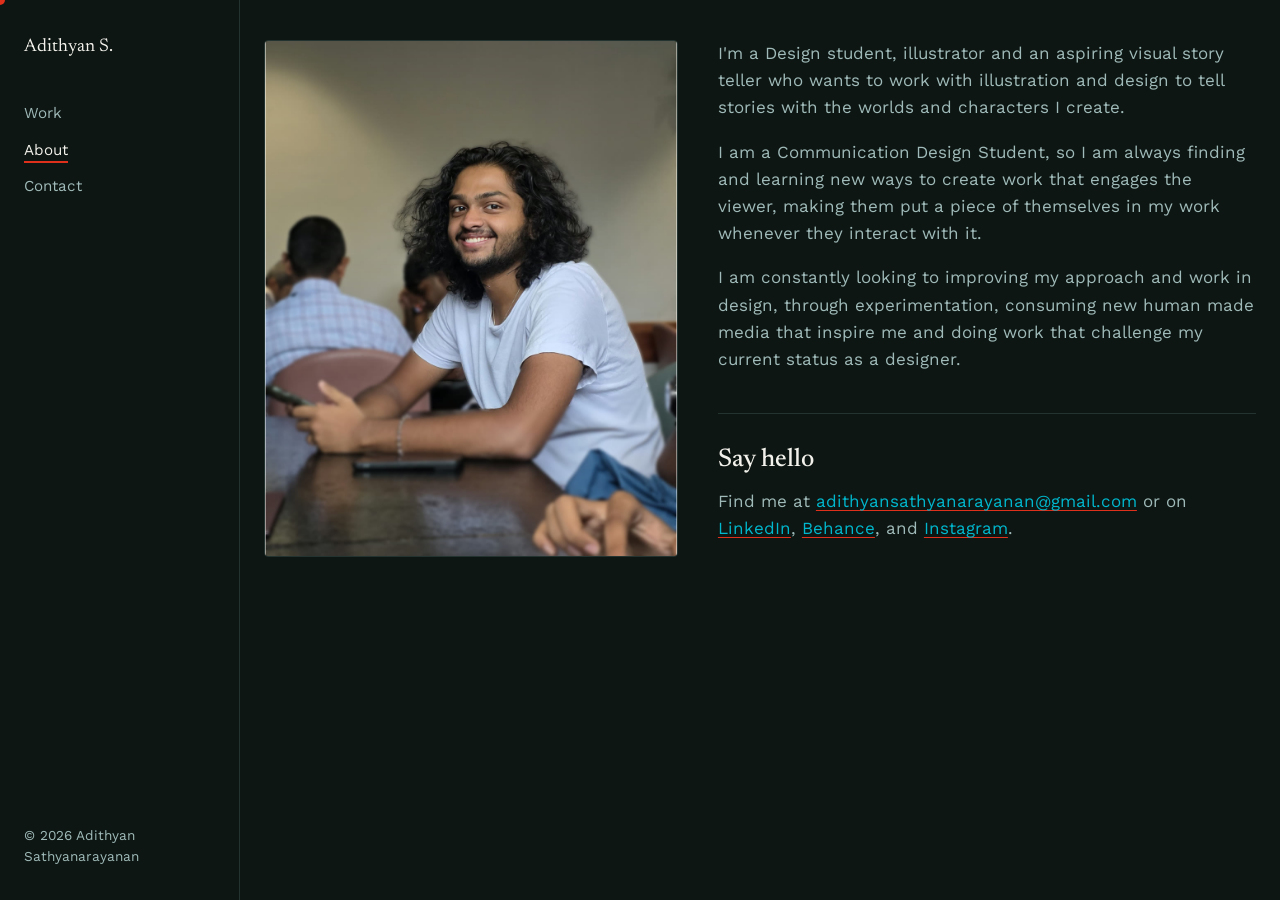
==== about.html @ da9a5aaf "Add About and Contact pages, reorganise assets, rework project layouts - New about.html with portrai" ====
<!DOCTYPE html>
<html lang="en">

<head>
  <meta charset="UTF-8">
  <meta name="viewport" content="width=device-width, initial-scale=1.0">
  <title>About — Adithyan S.</title>
  <meta name="description" content="About Adithyan S. and how to get in touch.">

  <link rel="preconnect" href="https://fonts.googleapis.com">
  <link rel="preconnect" href="https://fonts.gstatic.com" crossorigin>
  <link
    href="https://fonts.googleapis.com/css2?family=Newsreader:ital,wght@0,400;0,500;0,600;1,400&family=Work+Sans:wght@400;500;600&display=swap"
    rel="stylesheet">

  <link rel="stylesheet" href="style.css">
</head>

<body>

  <!-- Custom cursor dot — purely decorative, hidden on touch devices -->
  <div class="cursor-dot" id="cursorDot" aria-hidden="true"></div>

  <div id="siteContent">

    <!-- Sidebar navigation (same as the landing page) -->
    <aside class="sidebar">
      <a class="wordmark" href="index.html">Adithyan S.</a>
      <nav class="site-nav" aria-label="Primary">
        <a href="index.html#work">Work</a>
        <a href="about.html" aria-current="page">About</a>
        <a href="contact.html">Contact</a>
      </nav>
    </aside>

    <main class="main-content" id="top">

      <h1 class="sr-only">About</h1>

      <section class="about" aria-label="About me">

        <!-- Photo (left). Web-sized copy of "panel picture.png"; the frame crops it to 4:5. -->
        <img class="about-photo" src="assets/images/about-photo.jpg" width="1000" height="1746"
          alt="Portrait of Adithyan S. smiling, seated at a table in a white T-shirt.">

        <!-- Text (right): bio paragraph, then the contact info -->
        <div class="about-body">
          <p>I'm a Design student, illustrator and an aspiring visual story teller who wants to work with illustration
            and design to tell stories with the worlds and characters I create.</p>
          <p>I am a Communication Design Student, so I am always finding and learning new ways to create work that
            engages the viewer, making them put a piece of themselves in my work whenever they interact with it.</p>
          <p>I am constantly looking to improving my approach and work in design, through experimentation, consuming
            new human made media that inspire me and doing work that challenge my current status as a designer.</p>

          <div class="about-contact" id="contact">
            <h2>Say hello</h2>
            <p>Find me at
              <a href="mailto:adithyansathyanarayanan@gmail.com">adithyansathyanarayanan@gmail.com</a> or on
              <a href="https://www.linkedin.com/in/adithyan-sathyanarayanan-072b5b22b" rel="noopener noreferrer"
                target="_blank">LinkedIn</a>,
              <a href="https://www.behance.net/adithyasathyan" rel="noopener noreferrer" target="_blank">Behance</a>,
              and
              <a href="https://www.instagram.com/artus_mushroomus/" rel="noopener noreferrer"
                target="_blank">Instagram</a>.
            </p>
          </div>
        </div>

      </section>

    </main>

    <footer class="site-footer">
      <p class="footer-note">&copy; <span id="year"></span> Adithyan Sathyanarayanan</p>
    </footer>

  </div>

  <script>
    document.getElementById('year').textContent = new Date().getFullYear();

    // Custom cursor dot (same behaviour as the landing page)
    const cursorDot = document.getElementById('cursorDot');
    if (cursorDot && window.matchMedia('(hover: hover)').matches) {
      document.addEventListener('mousemove', (e) => {
        cursorDot.style.left = e.clientX + 'px';
        cursorDot.style.top = e.clientY + 'px';
      });
      document.querySelectorAll('a, button').forEach(el => {
        el.addEventListener('mouseenter', () => cursorDot.classList.add('hovering'));
        el.addEventListener('mouseleave', () => cursorDot.classList.remove('hovering'));
      });
    }
  </script>

</body>

</html>
---- style.css ----
:root {
    --paper: #0D1613;
    --panel-bg: #16211E;
    --ink: #F3F1EB;
    --ink-soft: #9FBAB8;
    --accent: #DF301C;
    --accent-deep: #00B7CD;
    --line: #23332F;

    --font-display: "Newsreader", Georgia, serif;
    --font-body: "Work Sans", -apple-system, BlinkMacSystemFont, "Segoe UI", sans-serif;

    --max-width: 1040px;
    --sidebar-width: 240px;
    --radius: 4px;
}

* {
    box-sizing: border-box;
}

/* Animation #1 — custom text selection color */
::selection {
    background: var(--accent);
    color: var(--ink);
}

html {
    scroll-behavior: smooth;
}

@media (prefers-reduced-motion: reduce) {
    html {
        scroll-behavior: auto;
    }

    * {
        animation-duration: 0.001ms !important;
        transition-duration: 0.001ms !important;
    }
}

body {
    margin: 0;
    background: var(--paper);
    color: var(--ink);
    font-family: var(--font-body);
    font-size: 17px;
    line-height: 1.6;
    -webkit-font-smoothing: antialiased;
}

h1,
h2,
h3,
h4 {
    font-family: var(--font-display);
    color: var(--ink);
    font-weight: 500;
    line-height: 1.15;
    margin: 0 0 0.5em;
}

p {
    margin: 0 0 1em;
    color: var(--ink-soft);
    max-width: 62ch;
}

a {
    color: var(--accent-deep);
    text-decoration-color: var(--accent);
    text-underline-offset: 3px;
}

a:hover {
    color: var(--ink);
}

:focus-visible {
    outline: 2px solid var(--accent-deep);
    outline-offset: 3px;
}

/* Visually hidden, still read by screen readers */
.sr-only {
    position: absolute;
    width: 1px;
    height: 1px;
    padding: 0;
    margin: -1px;
    overflow: hidden;
    clip: rect(0, 0, 0, 0);
    white-space: nowrap;
    border: 0;
}

/* Animation #6 — custom cursor dot. Only takes over the cursor on devices
   that actually have a mouse/trackpad; touch devices keep the normal cursor. */
@media (hover: hover) {
    body {
        cursor: none;
    }
}

.cursor-dot {
    position: fixed;
    top: 0;
    left: 0;
    width: 10px;
    height: 10px;
    background: var(--accent);
    border-radius: 50%;
    pointer-events: none;
    z-index: 9999;
    transform: translate(-50%, -50%);
    transition: width 0.2s, height 0.2s, background 0.2s;
}

.cursor-dot.hovering {
    width: 28px;
    height: 28px;
    background: var(--accent-deep);
}

@media (hover: none) {
    .cursor-dot {
        display: none;
    }
}

/* A fullscreen element is shown on its own, so the cursor dot can't appear
   over it. Give the normal pointer back there, or there'd be no cursor at all. */
:fullscreen {
    cursor: auto;
}

/* Animation #8 — Konami-code easter egg ("party mode") */
@keyframes hueRotate {
    from {
        filter: hue-rotate(0deg);
    }

    to {
        filter: hue-rotate(360deg);
    }
}

.party-mode {
    animation: hueRotate 1.5s linear infinite;
}

/* =========================================================
   Sidebar (replaces the old top header)
   ========================================================= */
.sidebar {
    position: fixed;
    top: 0;
    left: 0;
    bottom: 0;
    width: var(--sidebar-width);
    padding: 2rem 1.5rem;
    display: flex;
    flex-direction: column;
    gap: 2.5rem;
    background: var(--paper);
    border-right: 1px solid var(--line);
    z-index: 10;
}

.wordmark {
    font-family: var(--font-display);
    font-size: 1.15rem;
    color: var(--ink);
    text-decoration: none;
}

.site-nav {
    display: flex;
    flex-direction: column;
    gap: 0.75rem;
}

.site-nav a {
    color: var(--ink-soft);
    text-decoration: none;
    font-size: 0.95rem;
}

.site-nav a:hover {
    color: var(--ink);
}

/* Marks the page you're currently on */
.site-nav a[aria-current="page"] {
    color: var(--ink);
    text-decoration: underline;
    text-decoration-color: var(--accent);
    text-decoration-thickness: 2px;
    text-underline-offset: 6px;
}

/* Everything that isn't the sidebar sits to its right */
.main-content {
    margin-left: var(--sidebar-width);
}

/* =========================================================
   Work gallery
   ========================================================= */
.gallery {
    max-width: var(--max-width);
    margin: 0 auto;
    padding: 2.5rem 1.5rem 4rem;
    display: grid;
    /* As many columns as fit (each at least 260px wide), Pinterest style */
    grid-template-columns: repeat(auto-fill, minmax(260px, 1fr));
    gap: 1.25rem;
    /* Frames keep their own height instead of stretching to match the tallest one in the row */
    align-items: start;
}

/* Masonry mode (switched on by the script in index.html): the grid gets 1px
   rows and every frame spans as many rows as it is tall, so frames of
   different heights pack together with no empty gaps. Without JavaScript the
   normal two-column grid above is used instead. */
.gallery.is-masonry {
    grid-auto-rows: 1px;
    grid-auto-flow: dense;
    row-gap: 0;
}

.gallery-item {
    appearance: none;
    display: flex;
    flex-direction: column;
    padding: 0;
    border: 1px solid var(--line);
    border-radius: var(--radius);
    background: none;
    color: inherit;
    font: inherit;
    text-align: left;
    overflow: hidden;
    cursor: pointer;
    transition: border-color 0.15s ease, transform 0.15s ease;
}

.gallery-item:hover,
.gallery-item:focus-visible {
    border-color: var(--accent-deep);
}

.gallery-item:hover {
    transform: translateY(-2px);
}

.gallery-item-media {
    display: block;
    width: 100%;
    /* Empty placeholder frames are 4:3 (see below: frames that hold an image use the image's own shape) */
    aspect-ratio: 4 / 3;
    background:
        repeating-linear-gradient(135deg,
            var(--paper),
            var(--paper) 10px,
            var(--line) 10px,
            var(--line) 11px);
}

/* A frame that contains an image takes that image's exact shape — no cropping */
.gallery-item-media:has(img) {
    aspect-ratio: auto;
}

.gallery-item-media img {
    width: 100%;
    height: auto;
    display: block;
}

/* Video projects: a round play badge over the thumbnail */
.gallery-item-media--video {
    position: relative;
}

.gallery-item-play {
    position: absolute;
    top: 50%;
    left: 50%;
    width: 56px;
    height: 56px;
    transform: translate(-50%, -50%);
    border-radius: 50%;
    background: rgba(13, 22, 19, 0.7);
    border: 2px solid var(--ink);
    transition: background-color 0.2s ease, border-color 0.2s ease;
}

/* The triangle inside the badge */
.gallery-item-play::after {
    content: "";
    position: absolute;
    top: 50%;
    left: 54%;
    transform: translate(-50%, -50%);
    border-style: solid;
    border-width: 10px 0 10px 16px;
    border-color: transparent transparent transparent var(--ink);
}

.gallery-item:hover .gallery-item-play {
    background: var(--accent);
    border-color: var(--accent);
}

.gallery-item-caption {
    display: flex;
    align-items: baseline;
    gap: 0.45rem;
    padding: 0.85rem 1rem;
    background: var(--panel-bg);
    font-size: 0.95rem;
    color: var(--ink);
}

/* Phones: always two narrow columns, like the Pinterest app */
@media (max-width: 600px) {
    .gallery {
        grid-template-columns: repeat(2, minmax(0, 1fr));
        gap: 0.75rem;
        padding: 1.5rem 0.75rem 3rem;
    }

    .gallery-item-caption {
        padding: 0.6rem 0.7rem;
        font-size: 0.85rem;
    }

    .gallery-item-play {
        width: 40px;
        height: 40px;
    }

    .gallery-item-play::after {
        border-width: 7px 0 7px 11px;
    }
}

.gallery-item-index {
    color: var(--ink-soft);
    font-size: 0.8rem;
}

/* =========================================================
   About page
   ========================================================= */
.about {
    max-width: var(--max-width);
    margin: 0 auto;
    padding: 2.5rem 1.5rem 4rem;
    display: grid;
    grid-template-columns: 1fr 1.3fr;
    gap: 2.5rem;
    align-items: start;
}

/* Portrait, cropped to 4:5. The stripes show only while the image loads. */
.about-photo {
    display: block;
    width: 100%;
    height: auto;
    aspect-ratio: 4 / 5;
    object-fit: cover;
    border: 1px solid var(--line);
    border-radius: var(--radius);
    background:
        repeating-linear-gradient(135deg,
            var(--paper),
            var(--paper) 10px,
            var(--line) 10px,
            var(--line) 11px);
}

.about-contact {
    margin-top: 2.5rem;
    padding-top: 2rem;
    border-top: 1px solid var(--line);
}

.about-contact h2 {
    font-size: 1.6rem;
}

/* =========================================================
   Contact page
   ========================================================= */
.contact {
    max-width: 900px;
    margin: 0 auto;
    padding: 2.5rem 1.5rem 4rem;
}

/* Featured socials: Instagram sits in the true centre column,
   Behance hangs off to its right */
.contact-featured {
    display: grid;
    grid-template-columns: 1fr auto 1fr;
    align-items: center;
    gap: 1.5rem;
    margin-bottom: 3.5rem;
}

.contact-social {
    display: flex;
    flex-direction: column;
    align-items: center;
    gap: 0.35rem;
    text-align: center;
    text-decoration: none;
    color: var(--ink);
    border: 1px solid var(--line);
    border-radius: var(--radius);
    transition: border-color 0.2s ease, background-color 0.2s ease;
}

.contact-social:hover {
    color: var(--ink);
    border-color: var(--accent-deep);
    background: var(--panel-bg);
}

.contact-social--primary {
    grid-column: 2;
    padding: 2.5rem 3rem 2.25rem;
    border-radius: 24px;
}

.contact-social--side {
    grid-column: 3;
    justify-self: start;
    padding: 1.25rem 1.5rem;
}

.contact-icon {
    display: block;
    margin-bottom: 0.75rem;
}

.contact-social--primary .contact-icon {
    width: 180px;
    height: 180px;
}

.contact-social--side .contact-icon {
    width: 40px;
    height: 40px;
    margin-bottom: 0.5rem;
}

/* Instagram profile picture, cropped to a circle like on the app */
.contact-icon--avatar {
    border-radius: 50%;
    object-fit: cover;
    border: 2px solid var(--line);
    transition: border-color 0.2s ease;
}

.contact-social:hover .contact-icon--avatar {
    border-color: var(--accent);
}

.contact-social-label {
    font-size: 0.8rem;
    letter-spacing: 0.08em;
    text-transform: uppercase;
    color: var(--ink-soft);
}

.contact-social-handle {
    font-family: var(--font-display);
    font-size: 1.15rem;
    text-decoration: underline;
    text-decoration-color: var(--accent);
    text-underline-offset: 0.2em;
}

.contact-social--primary .contact-social-handle {
    font-size: 1.9rem;
}

.contact-social-note {
    margin-top: 0.4rem;
    font-size: 0.85rem;
    color: var(--ink-soft);
}

.contact-group-title {
    max-width: 640px;
    margin: 2.5rem auto 0.75rem;
    font-family: var(--font-body);
    font-size: 0.8rem;
    font-weight: 500;
    letter-spacing: 0.08em;
    text-transform: uppercase;
    color: var(--ink-soft);
}

.contact-list {
    max-width: 640px;
    margin: 0 auto;
    border-top: 1px solid var(--line);
}

.contact-row {
    display: grid;
    grid-template-columns: 8rem 1fr;
    align-items: baseline;
    gap: 1rem;
    padding: 1.25rem 0;
    border-bottom: 1px solid var(--line);
}

.contact-row dt {
    font-size: 0.9rem;
    color: var(--ink-soft);
}

.contact-row dd {
    margin: 0;
    font-family: var(--font-display);
    font-size: 1.3rem;
    color: var(--ink);
    overflow-wrap: anywhere;
}

/* Not enough room for the side-by-side layout: stack Behance under Instagram */
@media (max-width: 1080px) {
    .contact-featured {
        grid-template-columns: 1fr;
        justify-items: center;
    }

    .contact-social--primary,
    .contact-social--side {
        grid-column: 1;
        justify-self: center;
    }

    .contact-social--side {
        flex-direction: row;
        gap: 0.75rem;
    }

    .contact-social--side .contact-icon {
        margin-bottom: 0;
    }
}

@media (max-width: 480px) {
    .contact-row {
        grid-template-columns: 1fr;
        gap: 0.15rem;
    }

    .contact-social--primary {
        width: 100%;
        padding: 2rem 1rem;
    }

    .contact-social--primary .contact-social-handle {
        font-size: 1.5rem;
    }
}

/* =========================================================
   Full-screen project view
   ========================================================= */
.project-view {
    position: fixed;
    inset: 0;
    z-index: 500;
    background: var(--panel-bg);
    display: flex;
    flex-direction: column;
    opacity: 0;
    transform: translateY(16px);
    transition: opacity 0.3s ease, transform 0.3s ease;
}

.project-view[hidden] {
    display: none;
}

.project-view.is-open {
    opacity: 1;
    transform: translateY(0);
}

body.view-locked {
    overflow: hidden;
}

.project-view-bar {
    display: flex;
    align-items: stretch;
    flex-shrink: 0;
    border-bottom: 1px solid var(--line);
}

.project-view-tabs {
    display: flex;
    flex: 1;
    min-width: 0;
    overflow-x: auto;
    overflow-y: hidden;
    scrollbar-width: none;
    -ms-overflow-style: none;
}

.project-view-tabs::-webkit-scrollbar {
    display: none;
}

.pv-tab {
    appearance: none;
    background: none;
    border: none;
    border-right: 1px solid var(--line);
    padding: 1.1rem 1.25rem;
    font-family: var(--font-body);
    font-size: 0.9rem;
    color: var(--ink-soft);
    cursor: pointer;
    white-space: nowrap;
    position: relative;
}

.pv-tab-index {
    color: var(--ink-soft);
    margin-right: 0.35rem;
    font-size: 0.8rem;
}

.pv-tab[aria-selected="true"] {
    color: var(--ink);
}

.pv-tab[aria-selected="true"] .pv-tab-index {
    color: var(--accent-deep);
}

.pv-tab[aria-selected="true"]::after {
    content: "";
    position: absolute;
    left: 0;
    right: 0;
    bottom: -1px;
    height: 2px;
    background: var(--accent);
}

.pv-tab:hover {
    color: var(--ink);
}

.project-view-close {
    appearance: none;
    background: none;
    border: none;
    border-left: 1px solid var(--line);
    padding: 1.1rem 1.5rem;
    font-family: var(--font-body);
    font-size: 0.9rem;
    color: var(--ink);
    cursor: pointer;
    display: flex;
    align-items: center;
    gap: 0.5rem;
    flex-shrink: 0;
}

.project-view-close .close-x {
    font-size: 1.2rem;
    line-height: 1;
}

.project-view-close:hover {
    color: var(--accent-deep);
}

.project-view-content {
    flex: 1;
    overflow-y: auto;
    scrollbar-width: none;
    -ms-overflow-style: none;
}

.project-view-content::-webkit-scrollbar {
    display: none;
}

/* Previous / next project buttons at the bottom of the project view */
.project-nav {
    max-width: var(--max-width);
    margin: 0 auto;
    padding: 0 2.5rem 4rem;
    display: grid;
    grid-template-columns: 1fr 1fr;
    gap: 1.25rem;
}

.project-nav-btn {
    appearance: none;
    display: flex;
    flex-direction: column;
    gap: 0.2rem;
    padding: 1rem 1.25rem;
    background: none;
    border: 1px solid var(--line);
    border-radius: var(--radius);
    font-family: var(--font-body);
    color: var(--ink);
    text-align: left;
    cursor: pointer;
    transition: border-color 0.15s ease;
}

.project-nav-next {
    text-align: right;
}

.project-nav-btn:hover,
.project-nav-btn:focus-visible {
    border-color: var(--accent-deep);
}

.project-nav-dir {
    font-size: 0.8rem;
    color: var(--ink-soft);
}

.project-nav-title {
    font-family: var(--font-display);
    font-size: 1.15rem;
}

.project-view-content .panel {
    max-width: var(--max-width);
    margin: 0 auto;
    padding: 3rem 2.5rem 5rem;
}

.panel {
    display: grid;
    grid-template-columns: 1fr 1.3fr;
    gap: 2.5rem;
    padding: 2.5rem;
    /* Animation #5 — springier panel switch, replaces the plain fade */
    animation: settle 0.45s cubic-bezier(0.34, 1.56, 0.64, 1);
}

/* Stacked layout (projects 1–4): title, then the image(s) centred
   underneath, then the text. Use class="panel panel--stacked". */
.panel.panel--stacked {
    grid-template-columns: 1fr;
    gap: 2rem;
}

/* Keep stacked images short enough that the text starts in the same window.
   Height can't be capped directly without cropping, so cap the width instead:
   width = max height × the images' combined width/height ratio (--ratio),
   plus any gaps between side-by-side images (--gaps). Set both on the
   .panel-gallery in index.html. */
.panel--stacked .panel-gallery {
    --max-h: 55vh;
    width: min(100%, calc(var(--max-h) * var(--ratio, 100) + var(--gaps, 0px)));
    /* centred in the panel when the height cap makes it narrower than the text */
    margin-inline: auto;
}

/* Without this, .panel's own `display: grid` (a normal author rule) beats
   the browser's built-in `[hidden] { display: none }` rule (a normal
   user-agent rule) — normal author rules always win ties with user-agent
   rules regardless of specificity. That let every panel render at once
   instead of only the active one. */
.panel[hidden] {
    display: none;
}

@keyframes settle {
    0% {
        opacity: 0;
        transform: translateY(14px) scale(0.98);
    }

    60% {
        opacity: 1;
        transform: translateY(-3px) scale(1.005);
    }

    100% {
        opacity: 1;
        transform: translateY(0) scale(1);
    }
}

.panel-media {
    /* This is a <button> now (was a decorative div) so it's keyboard-
       operable — reset the default button chrome back to plain box styling. */
    appearance: none;
    padding: 0;
    width: 100%;
    font: inherit;

    /* Fixed: was hardcoded to #EAE7DE, a light-mode beige left over from
       before the dark-mode switch — it rendered as a light stripe against
       the dark background. Now alternates paper/line, both dark-palette
       variables, so the diagonal-stripe pattern (visible if an image fails
       to load) actually fits the theme. */
    background:
        repeating-linear-gradient(135deg,
            var(--paper),
            var(--paper) 10px,
            var(--line) 10px,
            var(--line) 11px);
    border: 1px solid var(--line);
    border-radius: var(--radius);
    min-height: 260px;
    display: flex;
    align-items: center;
    justify-content: center;
    overflow: hidden;
    cursor: zoom-in;
    /* Animation #7 — smooths the tilt driven by JS mousemove */
    transition: transform 0.1s ease-out, border-color 0.15s ease;
    transform-style: preserve-3d;
}

.panel-media:hover,
.panel-media:focus-visible {
    border-color: var(--accent-deep);
}

.panel-image {
    width: 100%;
    height: 100%;
    object-fit: cover;
    display: block;
}

/* Video projects: native player, no zoom or tilt */
.panel-video {
    min-width: 0;
    align-self: start;
    border: 1px solid var(--line);
    border-radius: var(--radius);
    overflow: hidden;
    background: #000;
}

.panel-video video {
    display: block;
    width: 100%;
    height: auto;
    aspect-ratio: 16 / 9;
}

/* Panels with more than one image: the images stack in the left column and
   each box takes the shape of its own image (nothing is cropped), so portrait,
   landscape and square images all fit. Give each <img> its real width and
   height attributes so the space is reserved before it loads. */
.panel-gallery {
    display: flex;
    flex-direction: column;
    gap: 1.25rem;
    min-width: 0;
}

.panel-gallery .panel-media {
    display: block;
    min-height: 0;
}

.panel-gallery .panel-image {
    height: auto;
}

/* Images side by side. Each image box gets a share of the row equal to its
   width-to-height ratio, so both end up exactly the same height. Set --w and
   --h on each .panel-media to that image's pixel size. */
.panel-gallery--row {
    flex-direction: row;
    align-items: flex-start;
}

.panel-gallery--row .panel-media {
    flex: calc(var(--w, 1) / var(--h, 1)) 1 0%;
    min-width: 0;
}

/* On phones there isn't room side by side, so they stack again */
@media (max-width: 600px) {
    .panel-gallery--row {
        flex-direction: column;
    }

    .panel-gallery--row .panel-media {
        flex: none;
    }
}

.panel-meta {
    display: flex;
    flex-wrap: wrap;
    gap: 0.4rem 1rem;
    margin-bottom: 1rem;
    font-size: 0.85rem;
    color: var(--ink-soft);
}

.panel-body h3 {
    font-size: 1.6rem;
    margin-bottom: 0.6rem;
}

/* Title that sits above the image in a stacked panel */
.panel-title {
    font-size: 1.6rem;
    margin: 0;
}

.panel--stacked .panel-title {
    margin-bottom: -0.75rem;
    /* pulls the image a little closer to its title */
}

.panel-body h4 {
    font-family: var(--font-body);
    font-weight: 600;
    font-size: 0.95rem;
    margin-top: 1.4rem;
    margin-bottom: 0.4rem;
    color: var(--ink);
}

/* =========================================================
   Image lightbox
   ========================================================= */
.lightbox {
    position: fixed;
    inset: 0;
    z-index: 600;
    /* Dark scrim over whatever's behind it — project view or page. */
    background: rgba(13, 22, 19, 0.92);
    display: flex;
    align-items: center;
    justify-content: center;
    padding: 3rem;
    opacity: 0;
    transition: opacity 0.25s ease;
}

.lightbox[hidden] {
    display: none;
}

.lightbox.is-open {
    opacity: 1;
}

.lightbox-image {
    max-width: 100%;
    max-height: 100%;
    object-fit: contain;
    border-radius: var(--radius);
}

.lightbox-close {
    position: absolute;
    top: 1.5rem;
    right: 1.5rem;
    appearance: none;
    background: none;
    border: 1px solid var(--line);
    color: var(--ink);
    width: 2.5rem;
    height: 2.5rem;
    border-radius: 50%;
    font-size: 1.3rem;
    line-height: 1;
    cursor: pointer;
}

.lightbox-close:hover,
.lightbox-close:focus-visible {
    color: var(--accent-deep);
    border-color: var(--accent-deep);
}

/* Previous / next arrows and the "1 / 2" counter — only shown for projects with several images */
.lightbox.has-nav {
    padding: 3rem 5rem 3.5rem;
}

.lightbox-nav {
    position: absolute;
    top: 50%;
    transform: translateY(-50%);
    appearance: none;
    background: rgba(13, 22, 19, 0.6);
    border: 1px solid var(--line);
    color: var(--ink);
    width: 2.75rem;
    height: 2.75rem;
    border-radius: 50%;
    font-size: 1.8rem;
    line-height: 1;
    padding: 0 0 0.2rem;
    cursor: pointer;
    display: flex;
    align-items: center;
    justify-content: center;
}

.lightbox-nav[hidden] {
    display: none;
}

.lightbox-prev {
    left: 1.25rem;
}

.lightbox-next {
    right: 1.25rem;
}

.lightbox-nav:hover,
.lightbox-nav:focus-visible {
    color: var(--accent-deep);
    border-color: var(--accent-deep);
}

.lightbox-count {
    position: absolute;
    bottom: 1.25rem;
    left: 50%;
    transform: translateX(-50%);
    font-size: 0.85rem;
    color: var(--ink-soft);
}

.lightbox-count[hidden] {
    display: none;
}

/* =========================================================
   Footer — copyright only. On desktop it is pinned to the
   bottom of the sidebar; on small screens it sits at the
   bottom of the page (see Responsive).
   ========================================================= */
.site-footer {
    position: fixed;
    left: 1.5rem;
    bottom: 2rem;
    width: calc(var(--sidebar-width) - 3rem);
    z-index: 11;
}

.footer-note {
    margin: 0;
    font-size: 0.85rem;
    color: var(--ink-soft);
}

/* =========================================================
   Responsive
   ========================================================= */
@media (max-width: 860px) {

    /* Sidebar collapses into a top bar */
    .sidebar {
        position: static;
        width: 100%;
        flex-direction: row;
        align-items: center;
        justify-content: space-between;
        gap: 1rem;
        padding: 1.5rem;
        border-right: none;
        border-bottom: 1px solid var(--line);
    }

    .site-nav {
        flex-direction: row;
        gap: 1.75rem;
    }

    .main-content {
        margin-left: 0;
    }

    .site-footer {
        position: static;
        width: auto;
        max-width: var(--max-width);
        margin: 0 auto;
        padding: 2rem 1.5rem 3rem;
        border-top: 1px solid var(--line);
    }

    .about {
        grid-template-columns: 1fr;
    }

    .about-photo {
        max-width: 360px;
    }

    .panel {
        grid-template-columns: 1fr;
    }

    .panel-media {
        min-height: 180px;
    }
}

@media (max-width: 700px) {
    .pv-tab {
        padding: 0.9rem 1rem;
        font-size: 0.85rem;
    }

    .project-view-close {
        padding: 0.9rem 1.1rem;
    }
}

@media (max-width: 480px) {
    .sidebar {
        flex-direction: column;
        align-items: flex-start;
        gap: 0.75rem;
    }

    .project-view-content .panel {
        padding: 1.5rem;
    }

    .project-nav {
        padding: 0 1.5rem 3rem;
        grid-template-columns: 1fr;
    }
}

/* About page on phones: a small portrait so the bio is visible straight away.
   (Comes last so it wins over the 860px rule's 360px width.) */
@media (max-width: 600px) {
    .about {
        gap: 1.5rem;
        padding-top: 1.75rem;
    }

    .about-photo {
        max-width: 180px;
    }
}
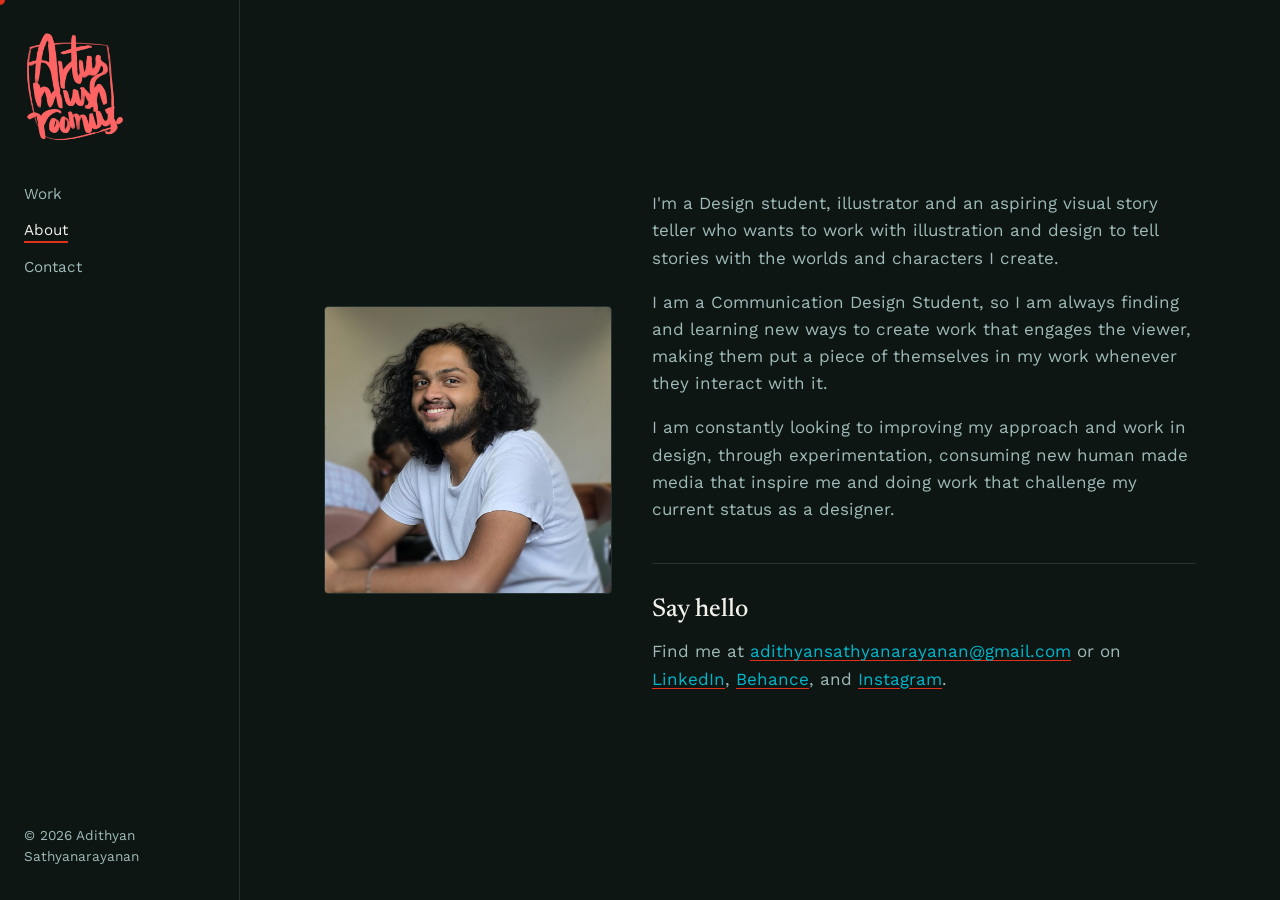
==== commit 637d5910: "Logo, contact icons, and About page refinements - Replace the text name with the "Artus Mushroomus" " ====
--- a/about.html
+++ b/about.html
@@ -25,7 +25,7 @@
 
     <!-- Sidebar navigation (same as the landing page) -->
     <aside class="sidebar">
-      <a class="wordmark" href="index.html">Adithyan S.</a>
+      <a class="wordmark" href="index.html" aria-label="Adithyan S. — home"><img src="assets/images/wordmark.png" alt="" width="360" height="400"></a>
       <nav class="site-nav" aria-label="Primary">
         <a href="index.html#work">Work</a>
         <a href="about.html" aria-current="page">About</a>
@@ -39,8 +39,8 @@
 
       <section class="about" aria-label="About me">
 
-        <!-- Photo (left). Web-sized copy of "panel picture.png"; the frame crops it to 4:5. -->
-        <img class="about-photo" src="assets/images/about-photo.jpg" width="1000" height="1746"
+        <!-- Photo (left). Square web copy cropped from "panel picture.png" (blank ceiling and blurry foreground removed). -->
+        <img class="about-photo" src="assets/images/about-photo.jpg" width="1000" height="1000"
           alt="Portrait of Adithyan S. smiling, seated at a table in a white T-shirt.">
 
         <!-- Text (right): bio paragraph, then the contact info -->
--- a/style.css
+++ b/style.css
@@ -169,10 +169,23 @@
 }
 
 .wordmark {
-    font-family: var(--font-display);
-    font-size: 1.15rem;
-    color: var(--ink);
+    display: inline-block;
+    line-height: 0;
     text-decoration: none;
+}
+
+/* Logo image (assets/images/wordmark.png); width follows its own shape */
+.wordmark img {
+    display: block;
+    height: 110px;
+    width: auto;
+}
+
+/* Narrow screens: the sidebar becomes a top bar, so a shorter logo */
+@media (max-width: 860px) {
+    .wordmark img {
+        height: 64px;
+    }
 }
 
 .site-nav {
@@ -358,19 +371,26 @@
 .about {
     max-width: var(--max-width);
     margin: 0 auto;
-    padding: 2.5rem 1.5rem 4rem;
+    padding: 2.5rem 1.5rem;
     display: grid;
-    grid-template-columns: 1fr 1.3fr;
+    /* Photo column fits the photo; the photo + text pair is centred across the
+       page, and centred vertically in the window */
+    grid-template-columns: auto minmax(0, 34rem);
+    justify-content: center;
+    align-content: center;
+    align-items: center;
+    min-height: 100vh;
+    box-sizing: border-box;
     gap: 2.5rem;
-    align-items: start;
-}
-
-/* Portrait, cropped to 4:5. The stripes show only while the image loads. */
+}
+
+/* Portrait, square. The stripes show only while the image loads. */
 .about-photo {
     display: block;
-    width: 100%;
+    width: 18rem;         /* desktop size (~30% smaller than its old full column) */
+    max-width: 100%;
     height: auto;
-    aspect-ratio: 4 / 5;
+    aspect-ratio: 1 / 1;
     object-fit: cover;
     border: 1px solid var(--line);
     border-radius: var(--radius);
@@ -401,8 +421,8 @@
     padding: 2.5rem 1.5rem 4rem;
 }
 
-/* Featured socials: Instagram sits in the true centre column,
-   Behance hangs off to its right */
+/* Featured socials: Instagram in the true centre column, with a small column
+   of icon-only links (Behance, LinkedIn) just to its right */
 .contact-featured {
     display: grid;
     grid-template-columns: 1fr auto 1fr;
@@ -436,10 +456,35 @@
     border-radius: 24px;
 }
 
-.contact-social--side {
+.contact-icon-links {
     grid-column: 3;
     justify-self: start;
-    padding: 1.25rem 1.5rem;
+    display: flex;
+    flex-direction: column;
+    gap: 0.75rem;
+}
+
+.contact-icon-link {
+    display: flex;
+    align-items: center;
+    justify-content: center;
+    width: 60px;
+    height: 60px;
+    border: 1px solid var(--line);
+    border-radius: 16px;
+    transition: border-color 0.2s ease, background-color 0.2s ease;
+}
+
+.contact-icon-link:hover,
+.contact-icon-link:focus-visible {
+    border-color: var(--accent-deep);
+    background: var(--panel-bg);
+}
+
+.contact-icon-link img {
+    display: block;
+    width: 30px;
+    height: 30px;
 }
 
 .contact-icon {
@@ -450,12 +495,6 @@
 .contact-social--primary .contact-icon {
     width: 180px;
     height: 180px;
-}
-
-.contact-social--side .contact-icon {
-    width: 40px;
-    height: 40px;
-    margin-bottom: 0.5rem;
 }
 
 /* Instagram profile picture, cropped to a circle like on the app */
@@ -534,26 +573,21 @@
     overflow-wrap: anywhere;
 }
 
-/* Not enough room for the side-by-side layout: stack Behance under Instagram */
-@media (max-width: 1080px) {
+/* Phones: no room beside Instagram, so the icons sit in a row underneath */
+@media (max-width: 600px) {
     .contact-featured {
-        grid-template-columns: 1fr;
+        grid-template-columns: minmax(0, 1fr);
         justify-items: center;
     }
 
     .contact-social--primary,
-    .contact-social--side {
+    .contact-icon-links {
         grid-column: 1;
         justify-self: center;
     }
 
-    .contact-social--side {
+    .contact-icon-links {
         flex-direction: row;
-        gap: 0.75rem;
-    }
-
-    .contact-social--side .contact-icon {
-        margin-bottom: 0;
     }
 }
 
@@ -1111,10 +1145,16 @@
 
     .about {
         grid-template-columns: 1fr;
-    }
-
+        min-height: 0;
+        align-items: start;
+        padding-bottom: 4rem;
+    }
+
+    /* One column: a smaller portrait, centred above the text */
     .about-photo {
-        max-width: 360px;
+        max-width: 252px;
+        margin-inline: auto;
+        justify-self: center;
     }
 
     .panel {
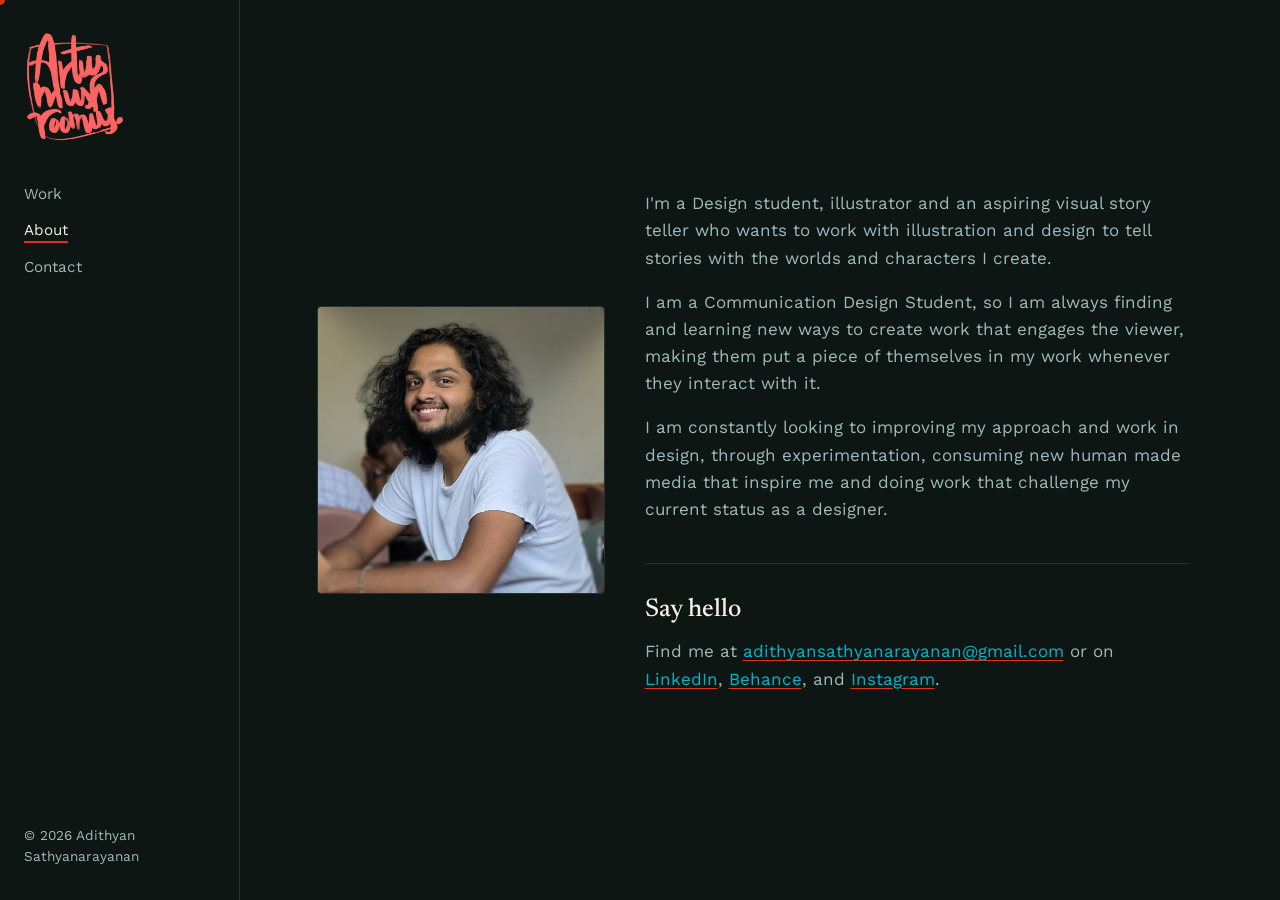
==== commit d078121c: "Mobile optimisations: WebP thumbnails, lazy-loaded project images, caching - Gallery cards use 400/8" ====
--- a/about.html
+++ b/about.html
@@ -27,7 +27,7 @@
     <aside class="sidebar">
       <a class="wordmark" href="index.html" aria-label="Adithyan S. — home"><img src="assets/images/wordmark.png" alt="" width="360" height="400"></a>
       <nav class="site-nav" aria-label="Primary">
-        <a href="index.html#work">Work</a>
+        <a href="index.html">Work</a>
         <a href="about.html" aria-current="page">About</a>
         <a href="contact.html">Contact</a>
       </nav>
--- a/style.css
+++ b/style.css
@@ -6,6 +6,7 @@
     --accent: #DF301C;
     --accent-deep: #00B7CD;
     --line: #23332F;
+    --black: #000000;
 
     --font-display: "Newsreader", Georgia, serif;
     --font-body: "Work Sans", -apple-system, BlinkMacSystemFont, "Segoe UI", sans-serif;
@@ -27,6 +28,9 @@
 
 html {
     scroll-behavior: smooth;
+    /* Always reserve the scrollbar's space, so the layout never shifts
+       sideways when a page gains or loses its scrollbar */
+    scrollbar-gutter: stable;
 }
 
 @media (prefers-reduced-motion: reduce) {
@@ -245,6 +249,7 @@
 
 .gallery-item {
     appearance: none;
+    position: relative;     /* the hover label sits on top of the image */
     display: flex;
     flex-direction: column;
     padding: 0;
@@ -327,14 +332,37 @@
     border-color: var(--accent);
 }
 
+/* Project name: hidden until hover (or keyboard focus), then shown in the
+   palette white over a see-through black wash */
 .gallery-item-caption {
-    display: flex;
-    align-items: baseline;
-    gap: 0.45rem;
-    padding: 0.85rem 1rem;
-    background: var(--panel-bg);
-    font-size: 0.95rem;
-    color: var(--ink);
+    position: absolute;
+    inset: 0;
+    display: flex;
+    align-items: flex-end;
+    padding: 1rem 1.1rem;
+    background: color-mix(in srgb, var(--black) 60%, transparent);
+    font-size: 1.05rem;
+    font-weight: 500;
+    color: var(--ink);
+    opacity: 0;
+    transition: opacity 0.25s ease;
+    pointer-events: none;
+}
+
+.gallery-item:hover .gallery-item-caption,
+.gallery-item:focus-visible .gallery-item-caption {
+    opacity: 1;
+}
+
+/* Touch screens can't hover: keep the name visible on a soft fade along the
+   bottom of the image instead */
+@media (hover: none) {
+    .gallery-item-caption {
+        top: auto;
+        padding-top: 2.5rem;
+        background: linear-gradient(transparent, color-mix(in srgb, var(--black) 80%, transparent));
+        opacity: 1;
+    }
 }
 
 /* Phones: always two narrow columns, like the Pinterest app */
@@ -346,7 +374,7 @@
     }
 
     .gallery-item-caption {
-        padding: 0.6rem 0.7rem;
+        padding: 1.75rem 0.7rem 0.6rem;
         font-size: 0.85rem;
     }
 
@@ -360,10 +388,6 @@
     }
 }
 
-.gallery-item-index {
-    color: var(--ink-soft);
-    font-size: 0.8rem;
-}
 
 /* =========================================================
    About page
@@ -670,19 +694,11 @@
     position: relative;
 }
 
-.pv-tab-index {
-    color: var(--ink-soft);
-    margin-right: 0.35rem;
-    font-size: 0.8rem;
-}
 
 .pv-tab[aria-selected="true"] {
     color: var(--ink);
 }
 
-.pv-tab[aria-selected="true"] .pv-tab-index {
-    color: var(--accent-deep);
-}
 
 .pv-tab[aria-selected="true"]::after {
     content: "";
@@ -890,7 +906,7 @@
     border: 1px solid var(--line);
     border-radius: var(--radius);
     overflow: hidden;
-    background: #000;
+    background: var(--black);
 }
 
 .panel-video video {
@@ -933,6 +949,37 @@
     min-width: 0;
 }
 
+/* Grid of smaller images (e.g. process shots) under a project's write-up:
+   three across, two on phones, all in matching 4:3 frames */
+.panel-gallery--grid {
+    display: grid;
+    grid-template-columns: repeat(3, minmax(0, 1fr));
+    gap: 1rem;
+}
+
+.panel-gallery--grid .panel-image {
+    aspect-ratio: 4 / 3;
+    object-fit: cover;
+}
+
+@media (max-width: 600px) {
+    .panel-gallery--grid {
+        grid-template-columns: repeat(2, minmax(0, 1fr));
+        gap: 0.75rem;
+    }
+}
+
+/* Small label above a section of images inside a project */
+.panel-subhead {
+    margin: 0.5rem 0 -0.75rem;
+    font-family: var(--font-body);
+    font-size: 0.8rem;
+    font-weight: 500;
+    letter-spacing: 0.08em;
+    text-transform: uppercase;
+    color: var(--ink-soft);
+}
+
 /* On phones there isn't room side by side, so they stack again */
 @media (max-width: 600px) {
     .panel-gallery--row {
@@ -962,6 +1009,11 @@
 .panel-title {
     font-size: 1.6rem;
     margin: 0;
+}
+
+/* A title at the top of a two-column project spans both columns */
+.panel > .panel-title {
+    grid-column: 1 / -1;
 }
 
 .panel--stacked .panel-title {
@@ -1194,8 +1246,8 @@
     }
 }
 
-/* About page on phones: a small portrait so the bio is visible straight away.
-   (Comes last so it wins over the 860px rule's 360px width.) */
+/* About page on phones: the portrait spans the full content width.
+   (Comes last so it wins over the 860px rule's 252px cap.) */
 @media (max-width: 600px) {
     .about {
         gap: 1.5rem;
@@ -1203,6 +1255,7 @@
     }
 
     .about-photo {
-        max-width: 180px;
-    }
-}
+        width: 100%;
+        max-width: none;
+    }
+}
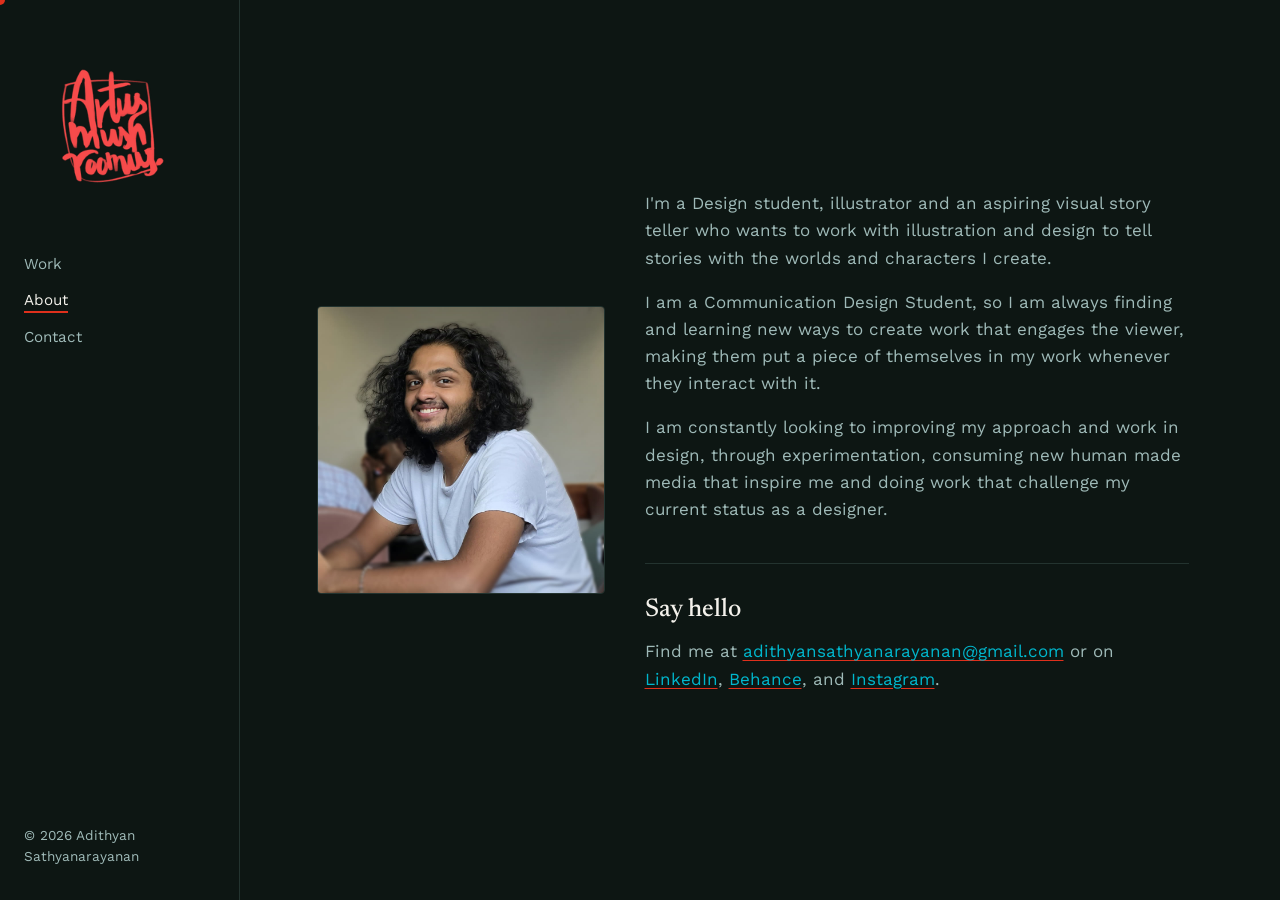
==== commit 9c526df3: "Animated logo on desktop, still wordmark on phones Logo animation (mushroom to wordmark) with the bl" ====
--- a/about.html
+++ b/about.html
@@ -25,7 +25,7 @@
 
     <!-- Sidebar navigation (same as the landing page) -->
     <aside class="sidebar">
-      <a class="wordmark" href="index.html" aria-label="Adithyan S. — home"><img src="assets/images/wordmark.png" alt="" width="360" height="400"></a>
+      <a class="wordmark" href="index.html" aria-label="Adithyan S. — home"><picture><source srcset="assets/images/web/logo-mobile.webp" media="(max-width: 860px)" width="219" height="240"><source srcset="assets/images/web/logo-still.webp" media="(prefers-reduced-motion: reduce)"><img src="assets/images/web/logo-animated.webp" alt="" width="240" height="240"></picture></a>
       <nav class="site-nav" aria-label="Primary">
         <a href="index.html">Work</a>
         <a href="about.html" aria-current="page">About</a>
--- a/style.css
+++ b/style.css
@@ -178,14 +178,17 @@
     text-decoration: none;
 }
 
-/* Logo image (assets/images/wordmark.png); width follows its own shape */
+/* Animated logo (assets/images/web/logo-animated.webp, still version for reduced
+   motion). Its square frame leaves room for the wide mushroom frames, so it's set
+   larger than the drawing itself looks. */
 .wordmark img {
     display: block;
-    height: 110px;
+    height: 180px;
     width: auto;
 }
 
-/* Narrow screens: the sidebar becomes a top bar, so a shorter logo */
+/* Narrow screens: the sidebar becomes a top bar, so a shorter logo — a still of
+   the wordmark (logo-mobile.webp), cropped tight since there's no animation */
 @media (max-width: 860px) {
     .wordmark img {
         height: 64px;
@@ -287,11 +290,13 @@
 }
 
 /* A frame that contains an image takes that image's exact shape — no cropping */
-.gallery-item-media:has(img) {
+.gallery-item-media:has(img),
+.gallery-item-media:has(video) {
     aspect-ratio: auto;
 }
 
-.gallery-item-media img {
+.gallery-item-media img,
+.gallery-item-media video {
     width: 100%;
     height: auto;
     display: block;
@@ -838,6 +843,32 @@
     display: none;
 }
 
+/* After a swipe the next project (replacing the settle above) or enlarged image
+   slides in from the side */
+.panel.swipe-in-right,
+.lightbox-image.swipe-in-right {
+    animation: swipe-in-right 0.3s ease-out;
+}
+
+.panel.swipe-in-left,
+.lightbox-image.swipe-in-left {
+    animation: swipe-in-left 0.3s ease-out;
+}
+
+@keyframes swipe-in-right {
+    from {
+        opacity: 0;
+        transform: translateX(40px);
+    }
+}
+
+@keyframes swipe-in-left {
+    from {
+        opacity: 0;
+        transform: translateX(-40px);
+    }
+}
+
 @keyframes settle {
     0% {
         opacity: 0;
@@ -916,6 +947,23 @@
     aspect-ratio: 16 / 9;
 }
 
+/* Short looping animations (no controls): square, light background like the clips */
+.panel-video--loop video {
+    aspect-ratio: 1;
+}
+
+/* A clip with its name underneath */
+.panel-clip {
+    margin: 0;
+    min-width: 0;
+}
+
+.panel-clip figcaption {
+    margin-top: 0.4rem;
+    font-size: 0.8rem;
+    color: var(--ink-soft);
+}
+
 /* Panels with more than one image: the images stack in the left column and
    each box takes the shape of its own image (nothing is cropped), so portrait,
    landscape and square images all fit. Give each <img> its real width and
@@ -960,6 +1008,34 @@
 .panel-gallery--grid .panel-image {
     aspect-ratio: 4 / 3;
     object-fit: cover;
+}
+
+/* Square stickers: three to a row with any remainder centred underneath
+   (5 → 3 + 2); two to a row on phones */
+.panel-gallery--stickers {
+    flex-direction: row;
+    flex-wrap: wrap;
+    justify-content: center;
+    gap: 1rem;
+}
+
+.panel-gallery--stickers .panel-media {
+    flex: 0 0 calc((100% - 2rem) / 3);
+}
+
+@media (max-width: 600px) {
+    .panel-gallery--stickers {
+        gap: 0.75rem;
+    }
+
+    .panel-gallery--stickers .panel-media {
+        flex-basis: calc((100% - 0.75rem) / 2);
+    }
+}
+
+/* Four in a row (e.g. the stages of an animation); two on phones, from the rule below */
+.panel-gallery--quad {
+    grid-template-columns: repeat(4, minmax(0, 1fr));
 }
 
 @media (max-width: 600px) {
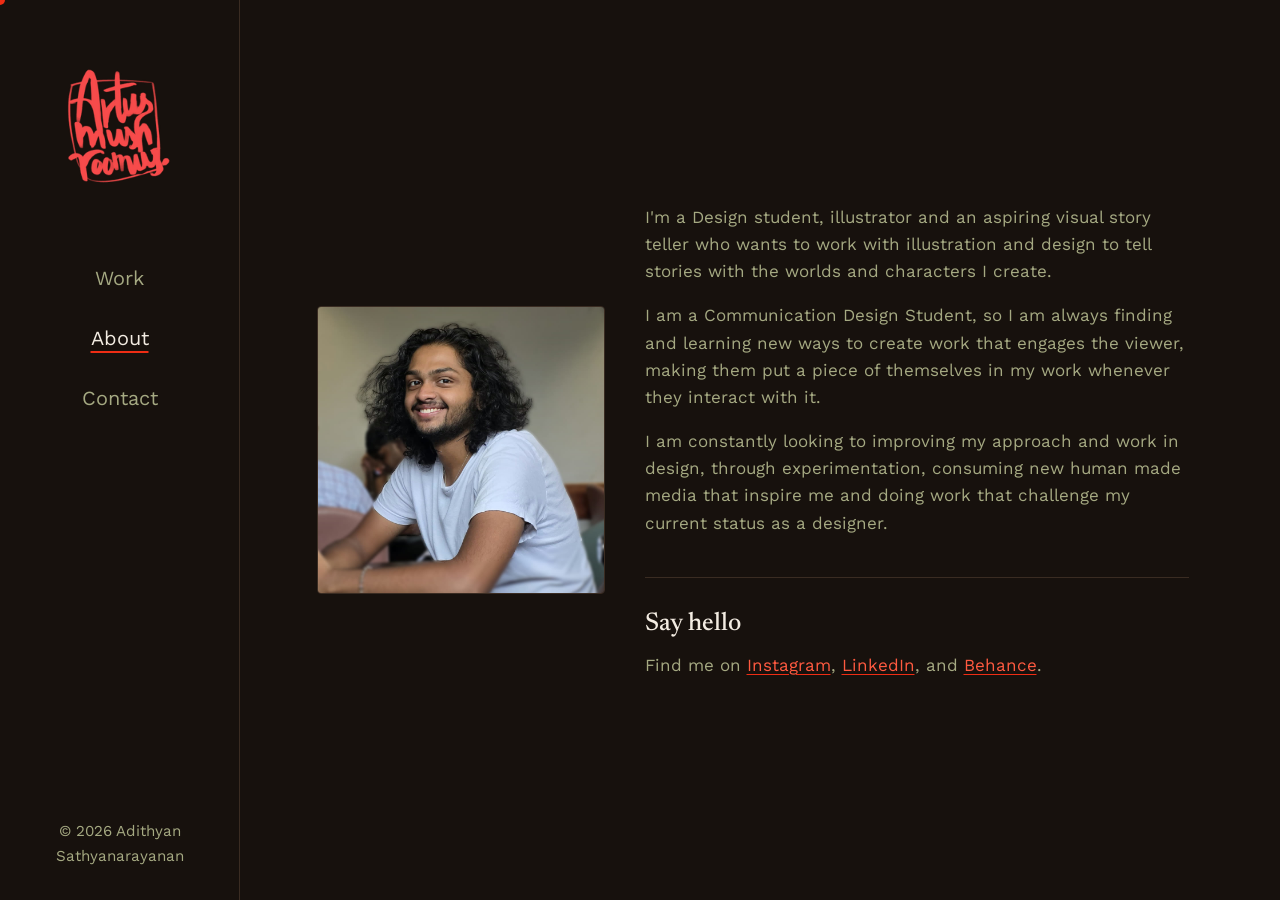
==== commit 08330983: "Intro, phone menu, project navigation and warm palette - Intro on fresh visits (and when the logo is" ====
--- a/about.html
+++ b/about.html
@@ -25,8 +25,13 @@
 
     <!-- Sidebar navigation (same as the landing page) -->
     <aside class="sidebar">
-      <a class="wordmark" href="index.html" aria-label="Adithyan S. — home"><picture><source srcset="assets/images/web/logo-mobile.webp" media="(max-width: 860px)" width="219" height="240"><source srcset="assets/images/web/logo-still.webp" media="(prefers-reduced-motion: reduce)"><img src="assets/images/web/logo-animated.webp" alt="" width="240" height="240"></picture></a>
-      <nav class="site-nav" aria-label="Primary">
+      <a class="wordmark" href="index.html#intro" aria-label="Adithyan S. — play the intro"><picture><source srcset="assets/images/web/logo-mobile.webp" media="(max-width: 860px)" width="219" height="240"><source srcset="assets/images/web/logo-still.webp" media="(prefers-reduced-motion: reduce)"><img src="assets/images/web/logo-animated.webp" alt="" width="240" height="240"></picture></a>
+      <!-- Phones: the links fold into a full-screen menu behind this button (menu.js) -->
+      <button class="menu-toggle" type="button" aria-expanded="false" aria-controls="siteNav">
+        <span class="menu-toggle-label sr-only">Menu</span>
+        <span class="menu-toggle-icon" aria-hidden="true"></span>
+      </button>
+      <nav class="site-nav" id="siteNav" aria-label="Primary">
         <a href="index.html">Work</a>
         <a href="about.html" aria-current="page">About</a>
         <a href="contact.html">Contact</a>
@@ -54,14 +59,12 @@
 
           <div class="about-contact" id="contact">
             <h2>Say hello</h2>
-            <p>Find me at
-              <a href="mailto:adithyansathyanarayanan@gmail.com">adithyansathyanarayanan@gmail.com</a> or on
+            <p>Find me on
+              <a href="https://www.instagram.com/artus_mushroomus/" rel="noopener noreferrer"
+                target="_blank">Instagram</a>,
               <a href="https://www.linkedin.com/in/adithyan-sathyanarayanan-072b5b22b" rel="noopener noreferrer"
-                target="_blank">LinkedIn</a>,
-              <a href="https://www.behance.net/adithyasathyan" rel="noopener noreferrer" target="_blank">Behance</a>,
-              and
-              <a href="https://www.instagram.com/artus_mushroomus/" rel="noopener noreferrer"
-                target="_blank">Instagram</a>.
+                target="_blank">LinkedIn</a>, and
+              <a href="https://www.behance.net/adithyasathyan" rel="noopener noreferrer" target="_blank">Behance</a>.
             </p>
           </div>
         </div>
@@ -93,6 +96,8 @@
     }
   </script>
 
+  <script src="menu.js" defer></script>
+
 </body>
 
 </html>
--- a/style.css
+++ b/style.css
@@ -1,11 +1,14 @@
 :root {
-    --paper: #0D1613;
-    --panel-bg: #16211E;
-    --ink: #F3F1EB;
-    --ink-soft: #9FBAB8;
-    --accent: #DF301C;
-    --accent-deep: #00B7CD;
-    --line: #23332F;
+    /* Warm palette: dark browns, a red primary accent and a green secondary one */
+    --paper: #17110D;       /* page background: very dark brown */
+    --panel-bg: #211913;    /* panels and the project view: a step lighter */
+    --ink: #F3ECE2;         /* main text: warm off-white */
+    --ink-soft: #A5A982;    /* secondary text: earthy sage green */
+    --accent: #EF2D14;      /* primary accent: saturated red (current page, markers) */
+    --accent-2: #6DB552;    /* secondary accent: leaf green (glows, selection) */
+    --accent-2-vivid: #5FE04A; /* a bright, saturated green: the Instagram card's hover outline */
+    --accent-deep: #FF5A40; /* hover and focus outlines: lighter saturated red */
+    --line: #3A2C22;        /* lines and outlines: brown */
     --black: #000000;
 
     --font-display: "Newsreader", Georgia, serif;
@@ -22,8 +25,8 @@
 
 /* Animation #1 — custom text selection color */
 ::selection {
-    background: var(--accent);
-    color: var(--ink);
+    background: var(--accent-2);
+    color: var(--paper); /* dark text reads better on the green */
 }
 
 html {
@@ -124,7 +127,7 @@
 .cursor-dot.hovering {
     width: 28px;
     height: 28px;
-    background: var(--accent-deep);
+    background: var(--accent-2);
 }
 
 @media (hover: none) {
@@ -191,7 +194,7 @@
    the wordmark (logo-mobile.webp), cropped tight since there's no animation */
 @media (max-width: 860px) {
     .wordmark img {
-        height: 64px;
+        height: 88px;
     }
 }
 
@@ -220,6 +223,200 @@
     text-underline-offset: 6px;
 }
 
+/* Desktop sidebar: logo, links and copyright centred down the middle, with
+   larger links. (Phones keep the top-bar layout from the Responsive section.) */
+@media (min-width: 861px) {
+    .sidebar {
+        align-items: center;
+    }
+
+    /* Each link is a rectangle running the full width of the sidebar, edge to
+       edge (out through the sidebar's side padding), with its word centred, so
+       the whole bar is clickable */
+    .site-nav {
+        align-self: stretch;
+        align-items: stretch;
+        gap: 0.5rem;
+        margin-inline: -1.5rem; /* = the sidebar's side padding */
+    }
+
+    .site-nav a {
+        display: flex;
+        align-items: center;
+        justify-content: center;
+        min-height: 52px;
+        padding: 0.5rem 1rem;
+        font-size: 1.25rem;
+        transition: color 0.15s ease;
+    }
+
+    /* Hover: a light underline under the word (the current page keeps its red one) */
+    .site-nav a:hover:not([aria-current="page"]),
+    .site-nav a:focus-visible:not([aria-current="page"]) {
+        text-decoration: underline;
+        text-decoration-color: color-mix(in srgb, var(--ink) 35%, transparent);
+        text-decoration-thickness: 1px;
+        text-underline-offset: 6px;
+    }
+
+    .site-footer .footer-note {
+        font-size: 0.95rem;
+        text-align: center;
+    }
+}
+
+/* Moving between pages (Work / About / Contact) crossfades instead of cutting
+   straight over, in browsers that support it; others just change page as before */
+@media (prefers-reduced-motion: no-preference) {
+    @view-transition {
+        navigation: auto;
+    }
+}
+
+/* Phone menu (menu.js adds .has-menu to the sidebar; .menu-open while it's open).
+   Desktop never shows the button. */
+.menu-toggle {
+    display: none;
+}
+
+@media (max-width: 860px) {
+
+    /* Top bar: logo on the left, Menu button on the right — even on the
+       narrowest phones, which otherwise stack the logo above the links */
+    .sidebar.has-menu {
+        position: relative;
+        flex-direction: row;
+        align-items: center;
+        justify-content: space-between;
+    }
+
+    /* Icon-only square button (its "Menu" / "Close" label is for screen readers) */
+    .has-menu .menu-toggle {
+        appearance: none;
+        display: flex;
+        align-items: center;
+        justify-content: center;
+        width: 48px;
+        height: 48px;
+        padding: 0;
+        background: none;
+        border: 1px solid var(--line);
+        border-radius: var(--radius);
+        color: var(--ink);
+        font: 500 1rem var(--font-body);
+        cursor: pointer;
+    }
+
+    .has-menu .menu-toggle:focus-visible {
+        border-color: var(--accent-deep);
+    }
+
+    /* Three lines that turn into an × when open */
+    .menu-toggle-icon,
+    .menu-toggle-icon::before,
+    .menu-toggle-icon::after {
+        display: block;
+        width: 20px;
+        height: 2px;
+        background: currentColor;
+        border-radius: 1px;
+        transition: transform 0.25s ease, background-color 0.25s ease;
+    }
+
+    .menu-toggle-icon {
+        position: relative;
+    }
+
+    .menu-toggle-icon::before,
+    .menu-toggle-icon::after {
+        content: "";
+        position: absolute;
+        left: 0;
+    }
+
+    .menu-toggle-icon::before {
+        top: -6px;
+    }
+
+    .menu-toggle-icon::after {
+        top: 6px;
+    }
+
+    .menu-open .menu-toggle-icon {
+        background-color: transparent;
+    }
+
+    .menu-open .menu-toggle-icon::before {
+        transform: translateY(6px) rotate(45deg);
+    }
+
+    .menu-open .menu-toggle-icon::after {
+        transform: translateY(-6px) rotate(-45deg);
+    }
+
+    /* While open, the top bar sits above the rest of the page (but below the intro),
+       and the page behind doesn't scroll */
+    .sidebar.menu-open {
+        z-index: 650;
+    }
+
+    .menu-is-open body {
+        overflow: hidden;
+    }
+
+    /* The close button stays on top of the overlay, pinned to the screen's
+       top-right corner (exactly where it sits in the top bar), so it can be
+       reached even after scrolling down the page */
+    .has-menu .menu-toggle {
+        position: relative;
+        z-index: 1;
+    }
+
+    .menu-open .menu-toggle {
+        position: fixed;
+        /* top bar padding + centred against the 88px logo */
+        top: calc(1.5rem + (88px - 48px) / 2);
+        right: 1.5rem;
+    }
+
+    /* The overlay: covers the whole screen, links in the very middle */
+    .has-menu .site-nav {
+        position: fixed;
+        inset: 0;
+        flex-direction: column;
+        align-items: center;
+        justify-content: center;
+        gap: 0.5rem;
+        padding: 6rem 1.5rem;
+        background: var(--paper);
+        /* closed: hidden, and out of the tab order */
+        visibility: hidden;
+        opacity: 0;
+        transition: opacity 0.25s ease, visibility 0s linear 0.25s;
+    }
+
+    .menu-open .site-nav {
+        visibility: visible;
+        opacity: 1;
+        transition: opacity 0.25s ease, visibility 0s;
+    }
+
+    /* Big, easy-to-tap links that rise in slightly as it opens */
+    .has-menu .site-nav a {
+        display: block;
+        padding: 0.6rem 1.5rem;
+        text-align: center;
+        font-family: var(--font-body);
+        font-size: 2rem;
+        transform: translateY(12px);
+        transition: transform 0.35s cubic-bezier(0.22, 1, 0.36, 1), color 0.15s ease;
+    }
+
+    .menu-open .site-nav a {
+        transform: none;
+    }
+}
+
 /* Everything that isn't the sidebar sits to its right */
 .main-content {
     margin-left: var(--sidebar-width);
@@ -228,16 +425,31 @@
 /* =========================================================
    Work gallery
    ========================================================= */
+/* The grid keeps its cards big at every window size: columns are at least
+   ~340px wide when there's room (so a narrower window drops to fewer, still-big
+   columns instead of squeezing three small ones), never fewer than two, and the
+   whole grid can spread up to 1320px (three ~410px columns on a big screen). */
 .gallery {
-    max-width: var(--max-width);
+    max-width: 1320px;
     margin: 0 auto;
     padding: 2.5rem 1.5rem 4rem;
     display: grid;
-    /* As many columns as fit (each at least 260px wide), Pinterest style */
-    grid-template-columns: repeat(auto-fill, minmax(260px, 1fr));
+    grid-template-columns: repeat(auto-fill, minmax(min(340px, calc((100% - 1.25rem) / 2)), 1fr));
     gap: 1.25rem;
     /* Frames keep their own height instead of stretching to match the tallest one in the row */
     align-items: start;
+}
+
+/* Mid-size windows (861–1100px), where the sidebar takes the biggest share of
+   the width: a slimmer sidebar and logo, so the grid has room to stay big */
+@media (min-width: 861px) and (max-width: 1100px) {
+    :root {
+        --sidebar-width: 200px;
+    }
+
+    .wordmark img {
+        height: 150px;
+    }
 }
 
 /* Masonry mode (switched on by the script in index.html): the grid gets 1px
@@ -276,6 +488,24 @@
     transform: translateY(-2px);
 }
 
+/* Slide-in (index.html script): cards wait hidden, then slide up into place.
+   The animation only fills *before* it plays, so once it's done the card's
+   normal styles (and its hover lift) take over again. */
+.gallery.reveal-ready .gallery-item:not(.is-revealed) {
+    opacity: 0;
+}
+
+.gallery-item.is-revealed {
+    animation: card-slide-in 0.7s cubic-bezier(0.22, 1, 0.36, 1) backwards;
+}
+
+@keyframes card-slide-in {
+    from {
+        opacity: 0;
+        transform: translateY(48px);
+    }
+}
+
 .gallery-item-media {
     display: block;
     width: 100%;
@@ -315,9 +545,10 @@
     height: 56px;
     transform: translate(-50%, -50%);
     border-radius: 50%;
-    background: rgba(13, 22, 19, 0.7);
+    background: rgba(23, 17, 13, 0.7);
     border: 2px solid var(--ink);
     transition: background-color 0.2s ease, border-color 0.2s ease;
+    z-index: 2; /* above the dark name overlay that appears on hover */
 }
 
 /* The triangle inside the badge */
@@ -352,6 +583,7 @@
     opacity: 0;
     transition: opacity 0.25s ease;
     pointer-events: none;
+    z-index: 1;
 }
 
 .gallery-item:hover .gallery-item-caption,
@@ -431,6 +663,40 @@
             var(--line) 11px);
 }
 
+/* A small entrance on arriving at the About and Contact pages: each part fades in
+   while rising slightly, one just after another. ("backwards" only holds the
+   starting state during each delay; afterwards the parts' own styles apply.) */
+@media (prefers-reduced-motion: no-preference) {
+
+    /* About: the photo, then the text */
+    .about-photo,
+    .about-body,
+    /* Contact: the Instagram card, the Behance / LinkedIn buttons, then the
+       "Direct" heading and its rows */
+    .contact-social--primary,
+    .contact-icon-link,
+    .contact-group-title,
+    .contact-row {
+        animation: page-enter 0.6s cubic-bezier(0.22, 1, 0.36, 1) backwards;
+    }
+
+    .about-body { animation-delay: 0.08s; }
+
+    .contact-icon-link:nth-child(1) { animation-delay: 0.08s; }
+    .contact-icon-link:nth-child(2) { animation-delay: 0.14s; }
+    .contact-group-title { animation-delay: 0.2s; }
+    .contact-row:nth-child(1) { animation-delay: 0.26s; }
+    .contact-row:nth-child(2) { animation-delay: 0.32s; }
+    .contact-row:nth-child(3) { animation-delay: 0.38s; }
+}
+
+@keyframes page-enter {
+    from {
+        opacity: 0;
+        transform: translateY(14px);
+    }
+}
+
 .about-contact {
     margin-top: 2.5rem;
     padding-top: 2rem;
@@ -485,22 +751,28 @@
     border-radius: 24px;
 }
 
+/* Its outline turns green on hover (unlike the red hover elsewhere) */
+.contact-social--primary:hover,
+.contact-social.contact-social--primary:hover .contact-icon--avatar {
+    border-color: var(--accent-2-vivid);
+}
+
 .contact-icon-links {
     grid-column: 3;
     justify-self: start;
     display: flex;
     flex-direction: column;
-    gap: 0.75rem;
+    gap: 1rem;
 }
 
 .contact-icon-link {
     display: flex;
     align-items: center;
     justify-content: center;
-    width: 60px;
-    height: 60px;
+    width: 100px;
+    height: 100px;
     border: 1px solid var(--line);
-    border-radius: 16px;
+    border-radius: 24px;
     transition: border-color 0.2s ease, background-color 0.2s ease;
 }
 
@@ -512,8 +784,8 @@
 
 .contact-icon-link img {
     display: block;
-    width: 30px;
-    height: 30px;
+    width: 50px;
+    height: 50px;
 }
 
 .contact-icon {
@@ -664,6 +936,18 @@
     overflow: hidden;
 }
 
+/* The page keeps room for its scrollbar (scrollbar-gutter on html). While a
+   full-screen view is open the page can't scroll, so that room sits empty down
+   the right edge — colour it to match the view, so no strip shows. */
+html:has(body.view-locked) {
+    background: var(--panel-bg);
+}
+
+/* ...and the darker enlarged-image view over it (its 92% --paper scrim over --panel-bg) */
+html:has(#lightbox:not([hidden])) {
+    background: rgb(24, 18, 13);
+}
+
 .project-view-bar {
     display: flex;
     align-items: stretch;
@@ -679,6 +963,187 @@
     overflow-y: hidden;
     scrollbar-width: none;
     -ms-overflow-style: none;
+}
+
+/* The row of project tabs is replaced by the title dropdown below (desktop) and
+   the dots (phones); the tabs stay in the page, hidden, as the projects' labels */
+.project-view .project-view-tabs {
+    display: none;
+}
+
+.project-view-bar {
+    min-height: 52px;
+}
+
+/* Title dropdown: the current project's name with a ▾, opening a list of all
+   the projects */
+.project-picker {
+    position: relative;
+    flex: 1;
+    display: flex;
+    align-items: stretch;
+    min-width: 0;
+}
+
+.project-picker-toggle {
+    appearance: none;
+    display: flex;
+    align-items: center;
+    gap: 0.55rem;
+    padding: 0 1.5rem;
+    background: none;
+    border: none;
+    color: var(--ink);
+    font: 500 0.95rem var(--font-body);
+    cursor: pointer;
+    transition: color 0.15s ease;
+}
+
+.project-picker-toggle:hover,
+.project-picker-toggle:focus-visible {
+    color: var(--accent-deep);
+}
+
+.project-picker-caret {
+    font-size: 0.75rem;
+    transition: transform 0.2s ease;
+}
+
+.project-picker-toggle[aria-expanded="true"] .project-picker-caret {
+    transform: rotate(180deg);
+}
+
+.project-picker-list {
+    position: absolute;
+    top: calc(100% + 6px);
+    left: 1rem;
+    z-index: 5;
+    min-width: 16rem;
+    margin: 0;
+    padding: 0.4rem;
+    list-style: none;
+    background: var(--panel-bg);
+    border: 1px solid var(--line);
+    border-radius: 8px;
+    box-shadow: 0 18px 40px rgba(0, 0, 0, 0.45);
+    /* closed: hidden, and out of the tab order */
+    visibility: hidden;
+    opacity: 0;
+    transform: translateY(-6px);
+    transition: opacity 0.18s ease, transform 0.18s ease, visibility 0s linear 0.18s;
+}
+
+.project-picker-list.is-open {
+    visibility: visible;
+    opacity: 1;
+    transform: none;
+    transition: opacity 0.18s ease, transform 0.18s ease, visibility 0s;
+}
+
+.project-picker-item {
+    appearance: none;
+    display: flex;
+    align-items: center;
+    gap: 0.65rem;
+    width: 100%;
+    padding: 0.6rem 0.8rem;
+    background: none;
+    border: none;
+    border-radius: 5px;
+    color: var(--ink-soft);
+    font: 0.95rem var(--font-body);
+    text-align: left;
+    white-space: nowrap;
+    cursor: pointer;
+}
+
+/* a small dot marks the project you're on */
+.project-picker-item::before {
+    content: "";
+    flex-shrink: 0;
+    width: 6px;
+    height: 6px;
+    border-radius: 50%;
+    background: transparent;
+}
+
+.project-picker-item[aria-current="true"] {
+    color: var(--ink);
+}
+
+.project-picker-item[aria-current="true"]::before {
+    background: var(--accent);
+}
+
+.project-picker-item:hover,
+.project-picker-item:focus-visible {
+    background: rgba(255, 255, 255, 0.05);
+    color: var(--ink);
+    outline: none;
+}
+
+/* Desktop: no bar — the title dropdown and the × float as two separate rounded
+   shapes in the top corners, over the project. (Phones have their own layout.) */
+@media (min-width: 861px) {
+    .project-view .project-view-bar {
+        position: absolute;
+        top: 1rem;
+        left: 1rem;
+        right: 1rem;
+        min-height: 0;
+        justify-content: space-between;
+        align-items: flex-start;
+        border: none;
+        background: none;
+        pointer-events: none; /* only the two shapes take clicks, not the gap between */
+    }
+
+    .project-view .project-picker,
+    .project-view .project-view-close {
+        pointer-events: auto;
+    }
+
+    .project-view .project-picker {
+        flex: 0 1 auto;
+    }
+
+    .project-view .project-picker-toggle,
+    .project-view .project-view-close {
+        height: 46px;
+        background: rgba(23, 17, 13, 0.8);
+        -webkit-backdrop-filter: blur(6px);
+        backdrop-filter: blur(6px);
+        border: 1px solid var(--line);
+        transition: color 0.15s ease, border-color 0.15s ease;
+    }
+
+    .project-view .project-picker-toggle {
+        padding: 0 1.2rem 0 1.3rem;
+        border-radius: 999px;
+    }
+
+    .project-view .project-view-close {
+        justify-content: center;
+        width: 46px;
+        padding: 0;
+        border-radius: 50%;
+    }
+
+    .project-view .project-picker-toggle:hover,
+    .project-view .project-picker-toggle:focus-visible,
+    .project-view .project-view-close:hover,
+    .project-view .project-view-close:focus-visible {
+        border-color: var(--accent-deep);
+    }
+
+    .project-view .project-picker-list {
+        left: 0;
+    }
+
+    /* The project now starts at the very top, so leave room under the shapes */
+    .project-view .project-view-content .panel {
+        padding-top: 5rem;
+    }
 }
 
 .project-view-tabs::-webkit-scrollbar {
@@ -724,7 +1189,7 @@
     background: none;
     border: none;
     border-left: 1px solid var(--line);
-    padding: 1.1rem 1.5rem;
+    padding: 0 1.4rem;
     font-family: var(--font-body);
     font-size: 0.9rem;
     color: var(--ink);
@@ -735,9 +1200,11 @@
     flex-shrink: 0;
 }
 
+/* Just the × (its name, "Close project", is for screen readers) */
 .project-view-close .close-x {
-    font-size: 1.2rem;
+    font-size: 2rem;
     line-height: 1;
+    margin-top: -0.1em; /* the × sits a little low in the font */
 }
 
 .project-view-close:hover {
@@ -746,58 +1213,273 @@
 
 .project-view-content {
     flex: 1;
+    /* relative + clipped sideways: during a touch page-turn the neighbouring
+       project is laid next to this one, just off-screen */
+    position: relative;
+    overflow-x: hidden;
     overflow-y: auto;
     scrollbar-width: none;
     -ms-overflow-style: none;
+    /* the browser handles up/down scrolling and pinch-zoom; sideways drags
+       are the page-turn (index.html script) */
+    touch-action: pan-y pinch-zoom;
 }
 
 .project-view-content::-webkit-scrollbar {
     display: none;
 }
 
-/* Previous / next project buttons at the bottom of the project view */
-.project-nav {
-    max-width: var(--max-width);
-    margin: 0 auto;
-    padding: 0 2.5rem 4rem;
-    display: grid;
-    grid-template-columns: 1fr 1fr;
-    gap: 1.25rem;
-}
-
-.project-nav-btn {
+/* Previous / next project (desktop): full-height click zones down the left and
+   right edges of the project view. Invisible at rest; on hover (or keyboard
+   focus) a gradient slides in from the edge and the neighbouring project's
+   title appears in it. The top bar sits above them. */
+.project-view {
+    --side-w: clamp(72px, 9vw, 140px);
+}
+
+.project-view-bar {
+    position: relative;
+    z-index: 3;
+    background: var(--panel-bg);
+}
+
+.project-side {
     appearance: none;
+    position: absolute;
+    top: 0;
+    bottom: 0;
+    z-index: 2;
+    width: var(--side-w);
+    display: flex;
+    align-items: center;
+    padding: 0 0.9rem;
+    overflow: hidden;
+    background: none;
+    border: none;
+    color: var(--ink);
+    font: inherit;
+    cursor: pointer;
+}
+
+.project-side--prev {
+    left: 0;
+    justify-content: flex-start;
+    text-align: left;
+}
+
+.project-side--next {
+    right: 0;
+    justify-content: flex-end;
+    text-align: right;
+}
+
+/* The gradient: tucked off the edge, slides in on hover */
+.project-side::before {
+    content: "";
+    position: absolute;
+    inset: 0;
+    opacity: 0;
+    transition: transform 0.35s cubic-bezier(0.22, 1, 0.36, 1), opacity 0.35s ease;
+}
+
+.project-side--prev::before {
+    background: linear-gradient(to right,
+            color-mix(in srgb, var(--accent-2) 22%, var(--paper)) 0%,
+            transparent 100%);
+    transform: translateX(-100%);
+}
+
+.project-side--next::before {
+    background: linear-gradient(to left,
+            color-mix(in srgb, var(--accent-2) 22%, var(--paper)) 0%,
+            transparent 100%);
+    transform: translateX(100%);
+}
+
+.project-side:hover::before,
+.project-side:focus-visible::before {
+    opacity: 1;
+    transform: none;
+}
+
+/* The title: follows the gradient in, a beat later */
+.project-side-label {
+    position: relative;
     display: flex;
     flex-direction: column;
-    gap: 0.2rem;
-    padding: 1rem 1.25rem;
-    background: none;
-    border: 1px solid var(--line);
-    border-radius: var(--radius);
-    font-family: var(--font-body);
-    color: var(--ink);
-    text-align: left;
-    cursor: pointer;
-    transition: border-color 0.15s ease;
-}
-
-.project-nav-next {
-    text-align: right;
-}
-
-.project-nav-btn:hover,
-.project-nav-btn:focus-visible {
-    border-color: var(--accent-deep);
-}
-
-.project-nav-dir {
-    font-size: 0.8rem;
+    gap: 0.3rem;
+    opacity: 0;
+    transition: transform 0.35s cubic-bezier(0.22, 1, 0.36, 1) 0.05s, opacity 0.25s ease 0.05s;
+}
+
+.project-side--prev .project-side-label {
+    transform: translateX(-14px);
+}
+
+.project-side--next .project-side-label {
+    transform: translateX(14px);
+}
+
+.project-side:hover .project-side-label,
+.project-side:focus-visible .project-side-label {
+    opacity: 1;
+    transform: none;
+}
+
+.project-side-dir {
+    font-size: 0.7rem;
+    letter-spacing: 0.14em;
+    text-transform: uppercase;
     color: var(--ink-soft);
 }
 
-.project-nav-title {
+.project-side-name {
     font-family: var(--font-display);
-    font-size: 1.15rem;
+    font-size: 1.1rem;
+    line-height: 1.2;
+}
+
+.project-side:focus-visible {
+    outline: none;
+}
+
+/* Mid-sized windows: keep the project clear of the side zones */
+@media (min-width: 861px) and (max-width: 1239px) {
+    .project-view .project-view-content .panel {
+        padding-inline: calc(var(--side-w) + 0.75rem);
+    }
+}
+
+/* Phones: no arrows — projects are turned like pages by dragging sideways, and
+   that drag is the only movement: projects opened or picked any other way
+   simply appear, without the settle or slide animations */
+@media (max-width: 860px) {
+    .project-side {
+        display: none;
+    }
+
+    .project-view-content .panel,
+    .project-view-content .panel.swipe-in-left,
+    .project-view-content .panel.swipe-in-right {
+        animation: none;
+    }
+}
+
+/* Project dots (phones only): one per project along the bottom of the screen,
+   the current one a red pill with its name underneath. Tap one, or press and
+   slide along them to scrub through the projects (index.html script). */
+.project-dots {
+    display: none;
+}
+
+@media (max-width: 860px) {
+
+    /* No bar of titles on phones: just Close, floating in the top corner */
+    .project-view .project-view-bar {
+        position: absolute;
+        top: 0.9rem;
+        right: 0.9rem;
+        z-index: 3;
+        min-height: 0;
+        border: none;
+        background: none;
+    }
+
+    /* phones pick projects with the dots instead */
+    .project-view .project-picker {
+        display: none;
+    }
+
+    .project-view .project-view-tabs {
+        display: none;
+    }
+
+    .project-view .project-view-close {
+        justify-content: center;
+        width: 48px;
+        height: 48px;
+        padding: 0;
+        background: rgba(23, 17, 13, 0.8);
+        -webkit-backdrop-filter: blur(6px);
+        backdrop-filter: blur(6px);
+        border: 1px solid var(--line);
+        border-radius: 50%;
+    }
+
+    /* Room at the top for Close and at the bottom for the dots */
+    .project-view .project-view-content .panel {
+        padding-top: 4.75rem;
+        padding-bottom: 7rem;
+    }
+
+    .project-dots {
+        position: absolute;
+        left: 50%;
+        bottom: 1rem;
+        z-index: 3;
+        display: flex;
+        flex-direction: column;
+        align-items: center;
+        gap: 0.2rem;
+        padding: 0.45rem 0.75rem 0.5rem;
+        transform: translateX(-50%);
+        background: rgba(23, 17, 13, 0.8);
+        -webkit-backdrop-filter: blur(6px);
+        backdrop-filter: blur(6px);
+        border: 1px solid var(--line);
+        border-radius: 999px;
+        /* the finger drags along the dots rather than scrolling the page */
+        touch-action: none;
+        user-select: none;
+        -webkit-user-select: none;
+        transition: transform 0.2s ease;
+    }
+
+    /* While scrubbing, the strip grows a little under the finger */
+    .project-dots.is-scrubbing {
+        transform: translateX(-50%) scale(1.12);
+    }
+
+    .project-dots-row {
+        display: flex;
+    }
+
+    /* A wide, easy-to-hit button around a small dot */
+    .project-dot {
+        appearance: none;
+        display: grid;
+        place-items: center;
+        width: 26px;
+        height: 22px;
+        padding: 0;
+        background: none;
+        border: none;
+        cursor: pointer;
+        -webkit-tap-highlight-color: transparent;
+    }
+
+    .project-dot::before {
+        content: "";
+        width: 7px;
+        height: 7px;
+        border-radius: 4px;
+        background: var(--ink-soft);
+        opacity: 0.45;
+        transition: width 0.2s ease, background-color 0.2s ease, opacity 0.2s ease;
+    }
+
+    .project-dot.is-current::before {
+        width: 18px;
+        background: var(--accent);
+        opacity: 1;
+    }
+
+    .project-dots-name {
+        margin: 0;
+        font-size: 0.8rem;
+        color: var(--ink);
+        white-space: nowrap;
+    }
 }
 
 .project-view-content .panel {
@@ -815,23 +1497,20 @@
     animation: settle 0.45s cubic-bezier(0.34, 1.56, 0.64, 1);
 }
 
-/* Stacked layout (projects 1–4): title, then the image(s) centred
-   underneath, then the text. Use class="panel panel--stacked". */
+/* Stacked layout: title, then the image(s), then the text, all in ONE centred
+   column so their left and right edges always line up.
+   The column is sized so the main image stays short enough for the text to
+   start in the same window. Height can't be capped directly without cropping,
+   so the width is capped instead: max height × the main images' combined
+   width/height ratio (--ratio), plus any gaps between side-by-side images
+   (--gaps) — never wider than the panel. Set both on the <article> in
+   index.html; with no --ratio the column is simply the full width.
+   Because a single width drives everything, it holds at any window size. */
 .panel.panel--stacked {
-    grid-template-columns: 1fr;
+    --max-h: 55vh;
+    grid-template-columns: min(100%, calc(var(--max-h) * var(--ratio, 100) + var(--gaps, 0px)));
+    justify-content: center;
     gap: 2rem;
-}
-
-/* Keep stacked images short enough that the text starts in the same window.
-   Height can't be capped directly without cropping, so cap the width instead:
-   width = max height × the images' combined width/height ratio (--ratio),
-   plus any gaps between side-by-side images (--gaps). Set both on the
-   .panel-gallery in index.html. */
-.panel--stacked .panel-gallery {
-    --max-h: 55vh;
-    width: min(100%, calc(var(--max-h) * var(--ratio, 100) + var(--gaps, 0px)));
-    /* centred in the panel when the height cap makes it narrower than the text */
-    margin-inline: auto;
 }
 
 /* Without this, .panel's own `display: grid` (a normal author rule) beats
@@ -843,15 +1522,13 @@
     display: none;
 }
 
-/* After a swipe the next project (replacing the settle above) or enlarged image
-   slides in from the side */
-.panel.swipe-in-right,
-.lightbox-image.swipe-in-right {
+/* After a swipe the next project slides in from the side (replacing the settle
+   above). Changing image in the enlarged view has its own slide, in the script. */
+.panel.swipe-in-right {
     animation: swipe-in-right 0.3s ease-out;
 }
 
-.panel.swipe-in-left,
-.lightbox-image.swipe-in-left {
+.panel.swipe-in-left {
     animation: swipe-in-left 0.3s ease-out;
 }
 
@@ -952,6 +1629,30 @@
     aspect-ratio: 1;
 }
 
+/* The clip frames are buttons (click to see the clip larger): plain box, zoom cursor */
+button.panel-video--loop {
+    appearance: none;
+    display: block;
+    width: 100%;
+    padding: 0;
+    font: inherit;
+    cursor: zoom-in;
+    transition: border-color 0.15s ease;
+}
+
+button.panel-video--loop:hover,
+button.panel-video--loop:focus-visible {
+    border-color: var(--accent-deep);
+}
+
+/* Self-playing clips never show Safari's own ▶ button — e.g. in Low Power Mode,
+   when iPhones won't start videos by themselves: the still poster shows instead */
+video[data-autoplay]::-webkit-media-controls-start-playback-button,
+video[data-autoplay]::-webkit-media-controls {
+    display: none !important;
+    -webkit-appearance: none;
+}
+
 /* A clip with its name underneath */
 .panel-clip {
     margin: 0;
@@ -1033,9 +1734,10 @@
     }
 }
 
-/* Four in a row (e.g. the stages of an animation); two on phones, from the rule below */
+/* Four items (e.g. the stages of an animation) as a 2 × 2 square, which suits
+   the narrow column of a project whose main image is square */
 .panel-gallery--quad {
-    grid-template-columns: repeat(4, minmax(0, 1fr));
+    grid-template-columns: repeat(2, minmax(0, 1fr));
 }
 
 @media (max-width: 600px) {
@@ -1114,7 +1816,7 @@
     inset: 0;
     z-index: 600;
     /* Dark scrim over whatever's behind it — project view or page. */
-    background: rgba(13, 22, 19, 0.92);
+    background: rgba(23, 17, 13, 0.92);
     display: flex;
     align-items: center;
     justify-content: center;
@@ -1136,6 +1838,17 @@
     max-height: 100%;
     object-fit: contain;
     border-radius: var(--radius);
+}
+
+.lightbox-image[hidden] {
+    display: none;
+}
+
+/* Animation clips are small files (576px square), so let them scale up to fill
+   most of the screen's height rather than sitting small in the middle */
+video.lightbox-image {
+    width: min(100%, 75vh, 800px);
+    height: auto;
 }
 
 .lightbox-close {
@@ -1160,29 +1873,38 @@
     border-color: var(--accent-deep);
 }
 
-/* Previous / next arrows and the "1 / 2" counter — only shown for projects with several images */
+/* Previous / next image (desktop): wide, full-height click zones down the left
+   and right edges. Invisible at rest; on hover (or keyboard focus) a gradient
+   slides in from the edge with "Previous" / "Next". The image sits between them.
+   Only shown when the project has several images. Phones swipe instead. */
+.lightbox {
+    --lb-zone: clamp(96px, 14vw, 220px);
+}
+
 .lightbox.has-nav {
-    padding: 3rem 5rem 3.5rem;
+    padding: 3rem var(--lb-zone) 3.5rem;
+}
+
+.lightbox-close {
+    z-index: 2; /* stays clickable above the "Next" zone */
 }
 
 .lightbox-nav {
+    appearance: none;
     position: absolute;
-    top: 50%;
-    transform: translateY(-50%);
-    appearance: none;
-    background: rgba(13, 22, 19, 0.6);
-    border: 1px solid var(--line);
-    color: var(--ink);
-    width: 2.75rem;
-    height: 2.75rem;
-    border-radius: 50%;
-    font-size: 1.8rem;
-    line-height: 1;
-    padding: 0 0 0.2rem;
-    cursor: pointer;
+    top: 0;
+    bottom: 0;
+    z-index: 1;
+    width: var(--lb-zone);
     display: flex;
     align-items: center;
-    justify-content: center;
+    padding: 0 1.5rem;
+    overflow: hidden;
+    background: none;
+    border: none;
+    color: var(--ink);
+    font: inherit;
+    cursor: pointer;
 }
 
 .lightbox-nav[hidden] {
@@ -1190,17 +1912,82 @@
 }
 
 .lightbox-prev {
-    left: 1.25rem;
+    left: 0;
+    justify-content: flex-start;
 }
 
 .lightbox-next {
-    right: 1.25rem;
-}
-
-.lightbox-nav:hover,
+    right: 0;
+    justify-content: flex-end;
+}
+
+/* The gradient: tucked off the edge, slides in on hover */
+.lightbox-nav::before {
+    content: "";
+    position: absolute;
+    inset: 0;
+    opacity: 0;
+    transition: transform 0.35s cubic-bezier(0.22, 1, 0.36, 1), opacity 0.35s ease;
+}
+
+.lightbox-prev::before {
+    background: linear-gradient(to right,
+            color-mix(in srgb, var(--accent-2) 22%, var(--paper)) 0%,
+            transparent 100%);
+    transform: translateX(-100%);
+}
+
+.lightbox-next::before {
+    background: linear-gradient(to left,
+            color-mix(in srgb, var(--accent-2) 22%, var(--paper)) 0%,
+            transparent 100%);
+    transform: translateX(100%);
+}
+
+.lightbox-nav:hover::before,
+.lightbox-nav:focus-visible::before {
+    opacity: 1;
+    transform: none;
+}
+
+/* The label follows the gradient in, a beat later */
+.lightbox-nav-label {
+    position: relative;
+    font-size: 0.75rem;
+    letter-spacing: 0.14em;
+    text-transform: uppercase;
+    color: var(--ink);
+    opacity: 0;
+    transition: transform 0.35s cubic-bezier(0.22, 1, 0.36, 1) 0.05s, opacity 0.25s ease 0.05s;
+}
+
+.lightbox-prev .lightbox-nav-label {
+    transform: translateX(-14px);
+}
+
+.lightbox-next .lightbox-nav-label {
+    transform: translateX(14px);
+}
+
+.lightbox-nav:hover .lightbox-nav-label,
+.lightbox-nav:focus-visible .lightbox-nav-label {
+    opacity: 1;
+    transform: none;
+}
+
 .lightbox-nav:focus-visible {
-    color: var(--accent-deep);
-    border-color: var(--accent-deep);
+    outline: none;
+}
+
+/* Phones: no zones (swipe left / right instead), so the image gets the width */
+@media (max-width: 860px) {
+    .lightbox .lightbox-nav {
+        display: none;
+    }
+
+    .lightbox.has-nav {
+        padding: 3rem 1rem 3.5rem;
+    }
 }
 
 .lightbox-count {
@@ -1301,7 +2088,7 @@
     }
 
     .project-view-close {
-        padding: 0.9rem 1.1rem;
+        padding: 0 1.1rem;
     }
 }
 
@@ -1316,10 +2103,6 @@
         padding: 1.5rem;
     }
 
-    .project-nav {
-        padding: 0 1.5rem 3rem;
-        grid-template-columns: 1fr;
-    }
 }
 
 /* About page on phones: the portrait spans the full content width.
@@ -1335,3 +2118,156 @@
         max-width: none;
     }
 }
+
+/* =========================================================
+   Intro — fresh visits only (html.show-intro, set in index.html's <head>).
+   Two full-screen cards over the site: the logo animation, then the
+   introduction, which takes over on its own (.show-text). Leaving slides
+   the whole intro up and away (.is-leaving) to reveal the site.
+   ========================================================= */
+.intro {
+    display: none;
+}
+
+.show-intro .intro {
+    display: block;
+    position: fixed;
+    inset: 0;
+    z-index: 700;
+    background: var(--paper);
+    /* a soft edge as it slides up off the site */
+    box-shadow: 0 24px 48px rgba(0, 0, 0, 0.55);
+    outline: none;
+    transition: transform 0.7s cubic-bezier(0.65, 0, 0.35, 1);
+}
+
+.intro.is-leaving {
+    transform: translateY(-100%);
+}
+
+/* The site underneath doesn't scroll while the intro is up */
+.show-intro body {
+    overflow: hidden;
+}
+
+/* Both cards fill the screen in the same spot; one is shown at a time */
+.intro-card {
+    position: absolute;
+    inset: 0;
+    display: grid;
+    place-items: center;
+    padding: 4rem 1.5rem;
+    /* a long introduction on a short phone screen can still be read in full */
+    overflow-y: auto;
+    transition: opacity 0.8s ease, transform 0.8s cubic-bezier(0.22, 1, 0.36, 1);
+}
+
+/* The card change: the logo lifts away as the introduction rises in */
+.intro-card--text {
+    opacity: 0;
+    transform: translateY(40px);
+}
+
+.intro.show-text .intro-card--logo {
+    opacity: 0;
+    transform: translateY(-40px);
+}
+
+.intro.show-text .intro-card--text {
+    opacity: 1;
+    transform: none;
+}
+
+.intro-logo {
+    display: block;
+    width: min(70vw, 55vh, 420px);
+    height: auto;
+}
+
+/* The introduction: the About photo beside the text (stacked on phones) */
+.intro-about {
+    display: grid;
+    grid-template-columns: minmax(0, clamp(220px, 26vw, 360px)) minmax(0, 36rem);
+    align-items: center;
+    gap: clamp(2rem, 4vw, 4rem);
+}
+
+.intro-photo {
+    display: block;
+    width: 100%;
+    height: auto;
+    aspect-ratio: 1 / 1;
+    object-fit: cover;
+    border: 1px solid var(--line);
+    border-radius: var(--radius);
+}
+
+@media (max-width: 760px) {
+    .intro-about {
+        grid-template-columns: minmax(0, 1fr);
+        gap: 1.75rem;
+    }
+
+    .intro-photo {
+        width: min(55vw, 240px);
+    }
+}
+
+.intro-text {
+    max-width: 36rem;
+    font-family: var(--font-display);
+    font-size: clamp(1.15rem, 1rem + 0.8vw, 1.5rem);
+    line-height: 1.55;
+    color: var(--ink);
+}
+
+.intro-text p {
+    margin: 0 0 1.1em;
+}
+
+.intro-text .intro-hello {
+    font-size: 1.6em;
+    line-height: 1.2;
+    color: var(--accent);
+}
+
+.intro-enter {
+    appearance: none;
+    margin-top: 0.75rem;
+    padding: 0.7rem 1.2rem;
+    background: none;
+    border: 1px solid var(--line);
+    border-radius: var(--radius);
+    color: var(--ink);
+    font: 500 0.95rem var(--font-body);
+    cursor: pointer;
+    transition: border-color 0.15s ease, color 0.15s ease;
+}
+
+.intro-enter:hover,
+.intro-enter:focus-visible {
+    border-color: var(--accent-deep);
+    color: var(--accent-deep);
+}
+
+/* Small, out-of-the-way way out, in the corner of the intro */
+.intro-skip {
+    position: absolute;
+    top: 1.25rem;
+    right: 1.25rem;
+    z-index: 1;
+    appearance: none;
+    padding: 0.45rem 0.8rem;
+    background: rgba(23, 17, 13, 0.6);
+    border: 1px solid var(--line);
+    border-radius: var(--radius);
+    color: var(--ink-soft);
+    font: 0.8rem var(--font-body);
+    cursor: pointer;
+}
+
+.intro-skip:hover,
+.intro-skip:focus-visible {
+    color: var(--ink);
+    border-color: var(--accent-deep);
+}
